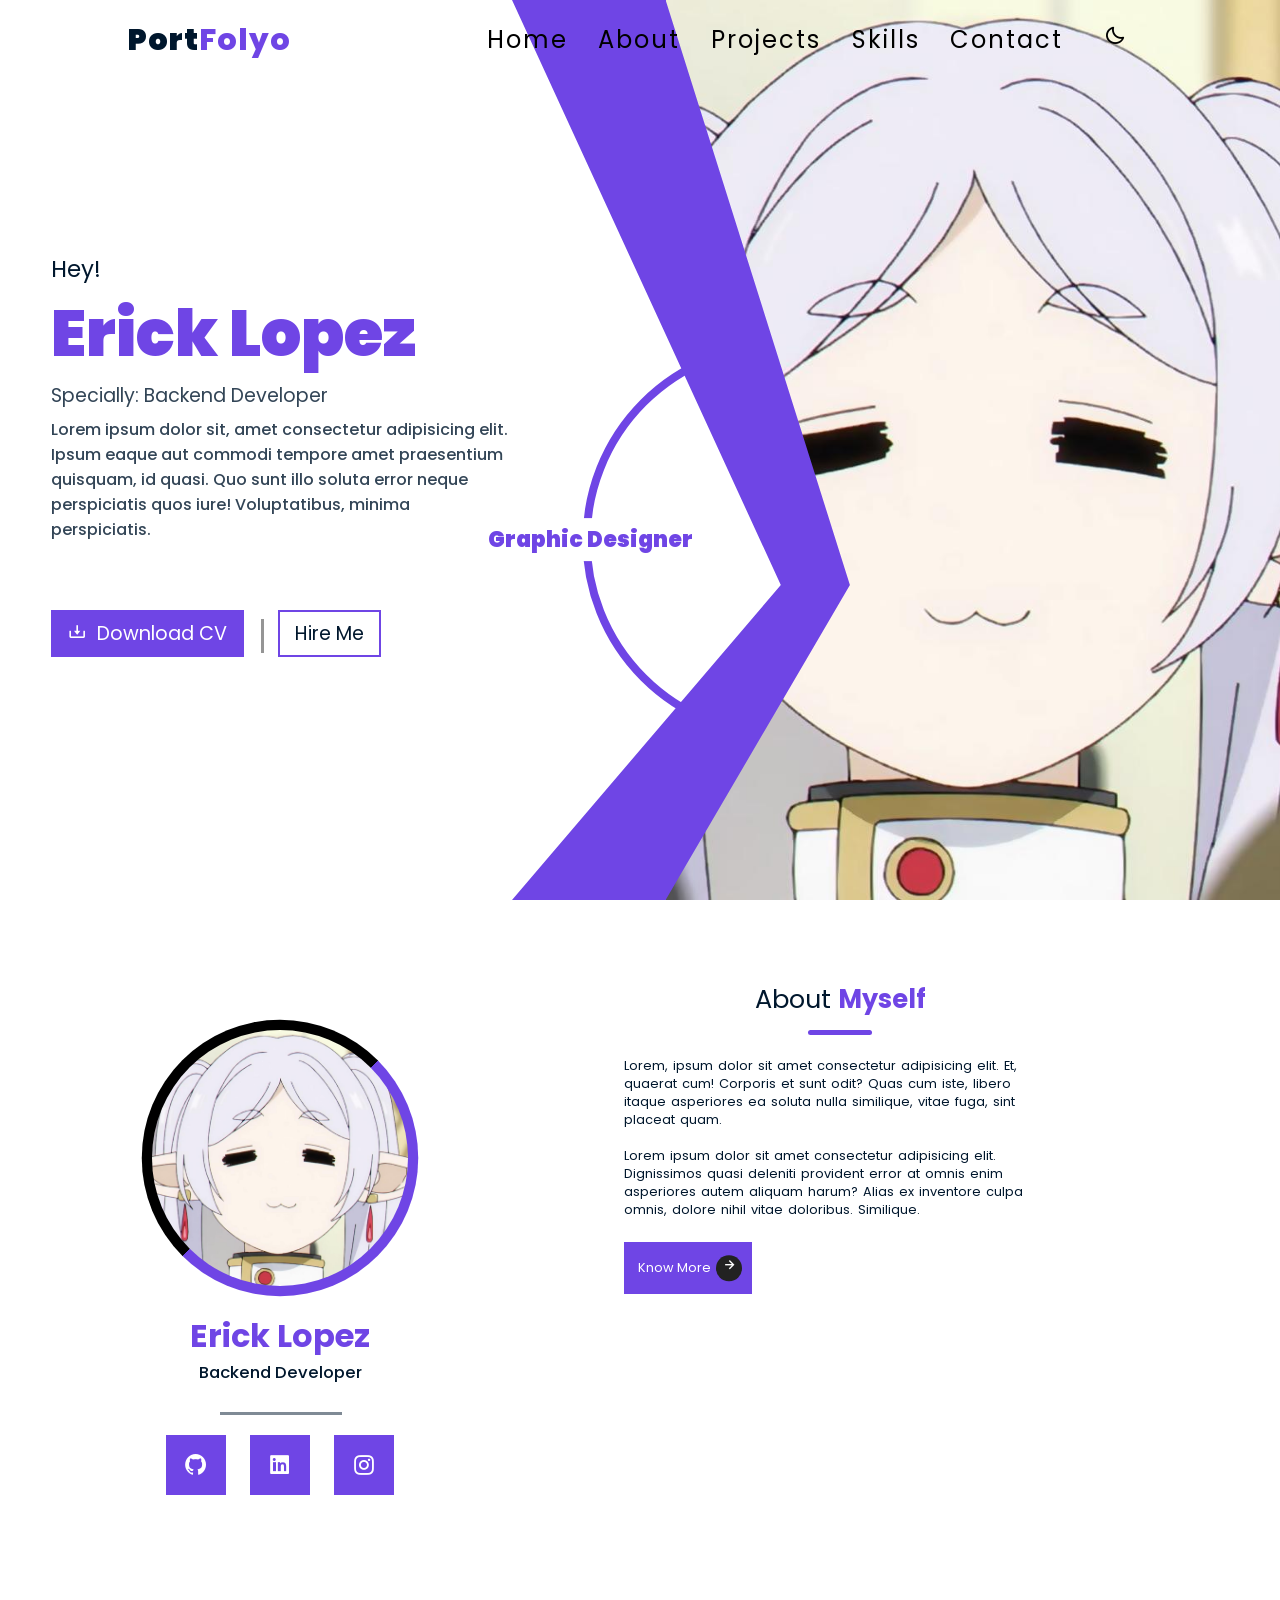
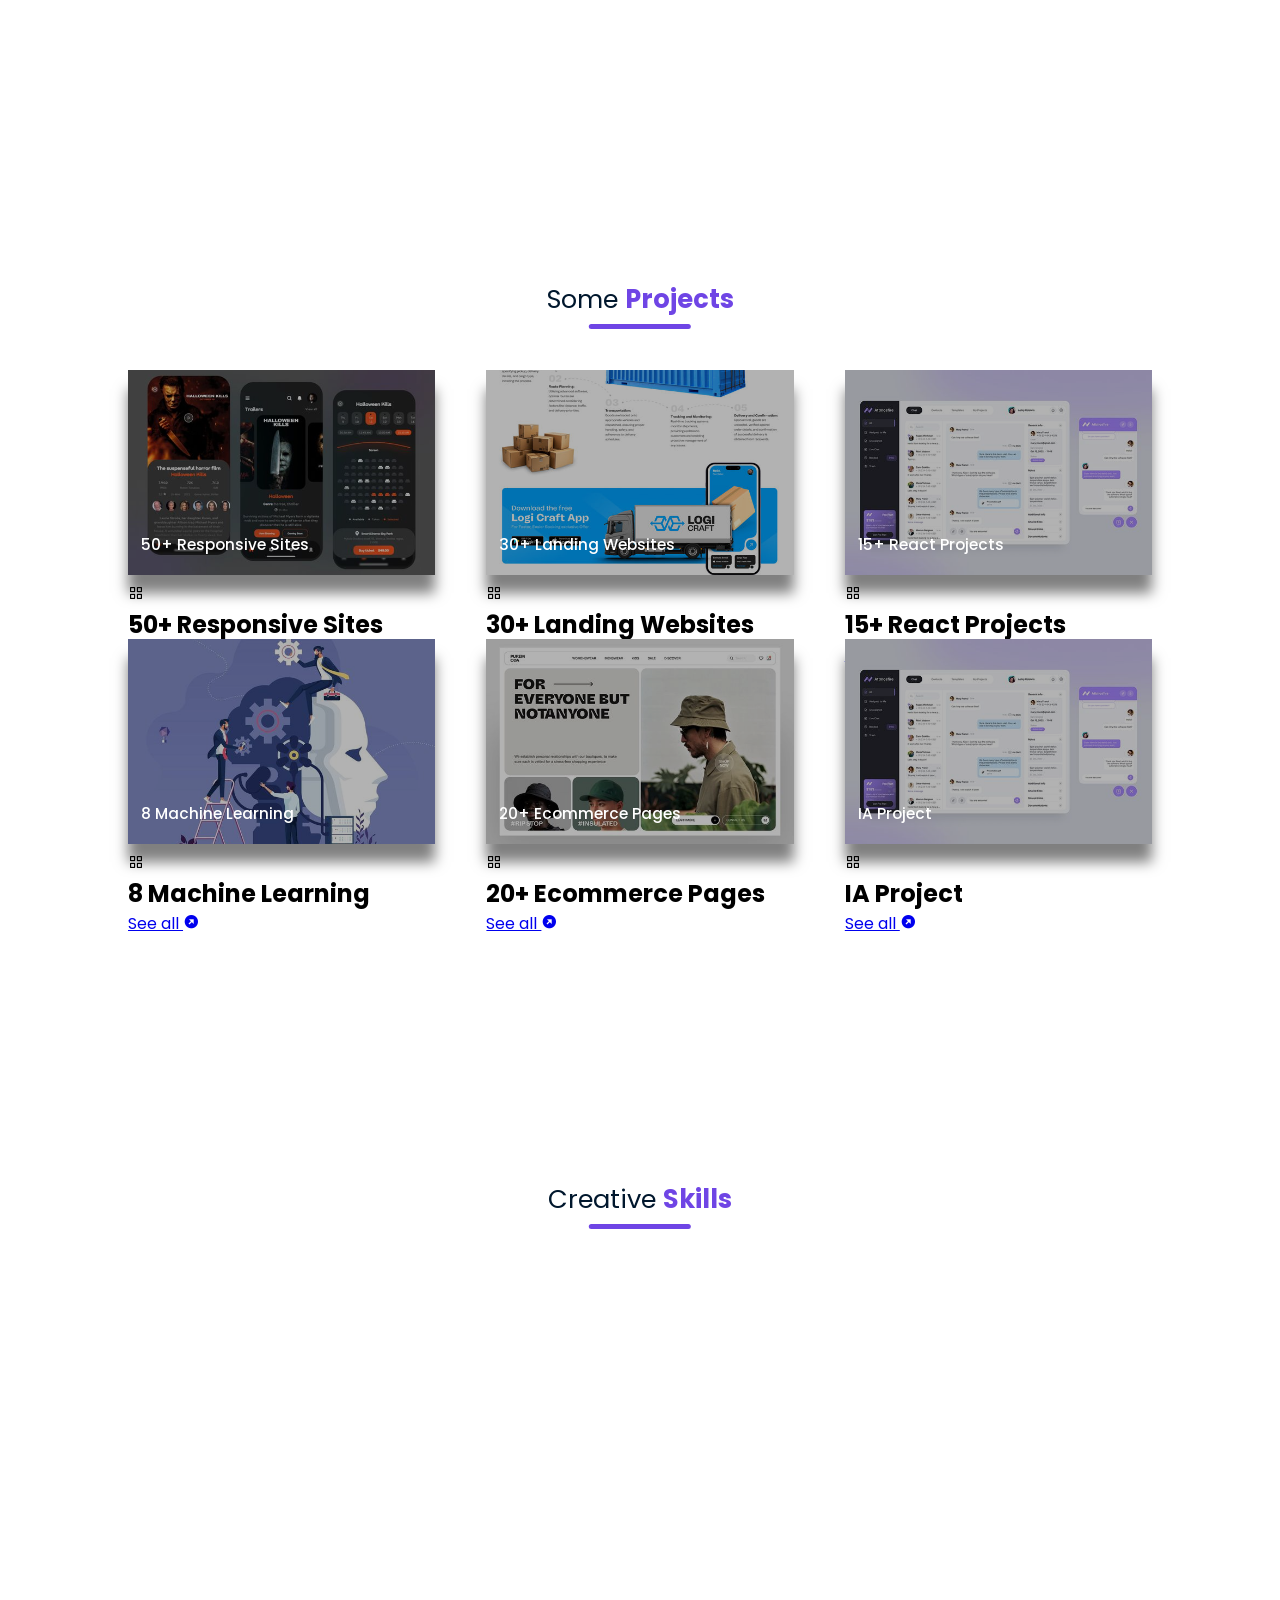
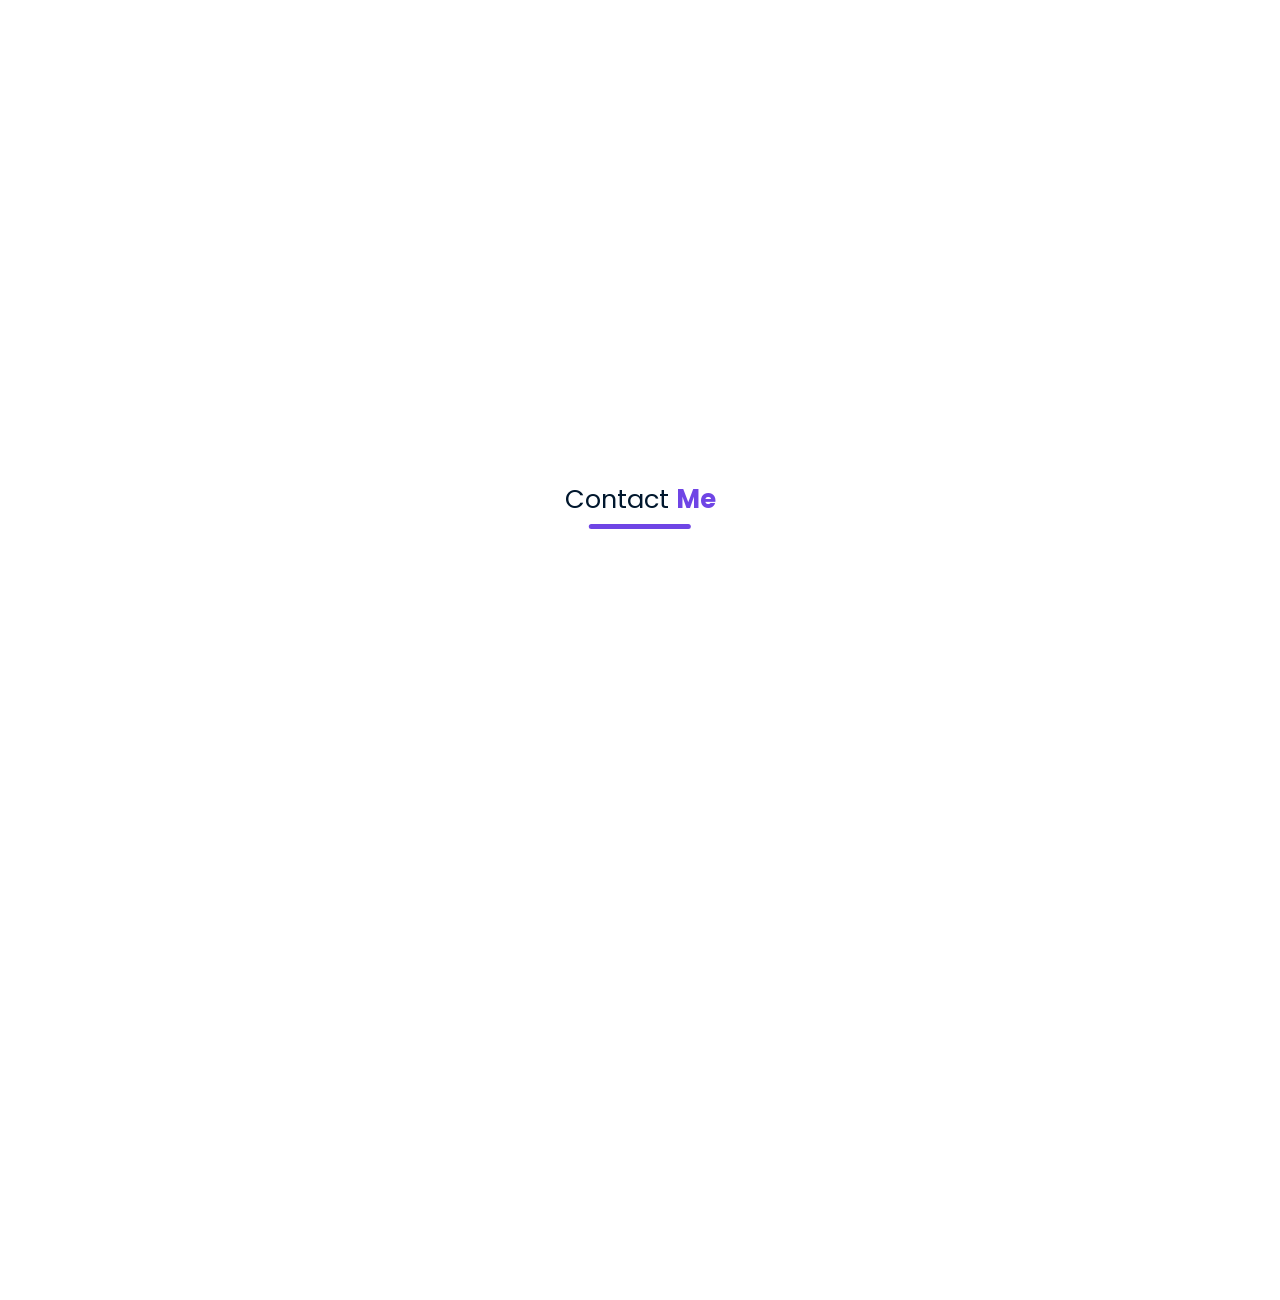
==== portfolio/index.html @ 9f95765e "Adding the portfolyo" ====
<!DOCTYPE html>
<html lang="en">

<head>
    <meta charset="UTF-8">
    <meta name="viewport" content="width=device-width, initial-scale=1.0">
    <link rel="stylesheet" href="https://cdn.jsdelivr.net/npm/boxicons@latest/css/boxicons.min.css">
    <link rel="stylesheet" href="style.css">
    <title>My Portfolio</title>
</head>

<body>
    <div class="container">
        <nav>
            <a href="#" class='logo'>
                <span>Port</span>Folyo
            </a>
            <ul>
                <li>
                    <a href="#Home">Home <br><span>Home</span></a>
                </li>
                <li>
                    <a href="#About">About <br><span>About</span></a>
                </li>
                <li>
                    <a href="#Project">Projects <br><span>Projects</span></a>
                </li>
                <li>
                    <a href="#Skills">Skills <br><span>Skills</span></a>
                </li>
                <li>
                    <a href="#Contact">Contact <br><span>Contact</span></a>
                </li>
            </ul>
            <div class="toggle">
                <i class='bx bx-moon'></i>
                <i class='bx bx-sun'></i>
                <i class='bx bx-menu'></i>
            </div>
        </nav>
        <section class="Home" id="Home">
            <div class="text">
                <div class="textcontainer">
                    <span class="reveal">Hey!</span>
                    <h1 class="reveal">Erick Lopez</h1>
                    <h5 class="reveal">Specially: Backend Developer</h5>
                    <p class="reveal">Lorem ipsum dolor sit, amet consectetur adipisicing elit. Ipsum eaque aut commodi
                        tempore amet praesentium quisquam, id quasi. Quo sunt illo soluta error neque perspiciatis quos
                        iure! Voluptatibus, minima perspiciatis.</p>
                    <a href=".pdf" download target="_blank" class="reveal"><i class='bx bx-download'></i>Download CV</a>
                    <a href="#" class="hireme reveal">Hire Me</a>
                </div>
            </div>
            <div class="profile">
                <div class="featured">
                    <span style="--i:1">Web Developer</span>
                    <span style="--i:2">Programmer</span>
                    <span style="--i:3">Script Writer</span>
                    <span style="--i:4">Graphic Designer</span>
                </div>
                <div class="canvas">
                    <img src="./assets/img/frieren.jpg" alt="user-profile">
                </div>
            </div>
        </section>
        <section class="About page" id="About">
            <div class="userdetails">
                <div class="details">
                    <div class="imgbox reveal">
                        <img src="./assets/img/frieren.jpg" alt="user-profile">
                    </div>
                    <h1 class="reveal">Erick Lopez</h1>
                    <h5 class="reveal">Backend Developer</h5>
                    <div class="socialmedia">
                        <i class='bx bxl-github'></i>
                        <i class='bx bxl-linkedin-square' ></i>
                        <i class='bx bxl-instagram' ></i>
                    </div>
                </div>
                <div class="details">
                    <h2 class="heading">About <span>Myself</span></h2>
                    <p class="reveal">
                        Lorem, ipsum dolor sit amet consectetur adipisicing elit. Et, quaerat cum! Corporis et sunt odit? Quas cum iste, libero itaque asperiores ea soluta nulla similique, vitae fuga, sint placeat quam.
                        <br><br>Lorem ipsum dolor sit amet consectetur adipisicing elit. Dignissimos quasi deleniti provident error at omnis enim asperiores autem aliquam harum? Alias ex inventore culpa omnis, dolore nihil vitae doloribus. Similique.
                    </p>
                    <div class="btn"><a href="#" class="reveal">Know More <i class='bx bx-right-arrow-alt'></i></a></div>
                </div>
            </div>
        </section>

        <section class="Project page" id="Project">
            <h2 class="heading">Some <span>Projects</span></h2>
            <div class="wrapper">
                <div class="boxes reveal">
                    <img src="./assets/img/responsive.jpg" alt="">
                    <h2>50+ Responsive Sites</h2>
                    <div class="hoverbox">
                        <i class='bx bx-grid-alt' ></i>
                        <h1>50+ Responsive Sites</h1>
                        <a href="#">See all <i class='bx bxs-right-top-arrow-circle'></i></a>
                    </div>
                </div>
                <div class="boxes reveal">
                    <img src="./assets/img/landing.jpg" alt="">
                    <h2>30+ Landing Websites</h2>
                    <div class="hoverbox">
                        <i class='bx bx-grid-alt' ></i>
                        <h1>30+ Landing Websites</h1>
                        <a href="#">See all <i class='bx bxs-right-top-arrow-circle'></i></a>
                    </div>
                </div>
                <div class="boxes reveal">
                    <img src="./assets/img/chatbot.jpg" alt="">
                    <h2>15+ React Projects</h2>
                    <div class="hoverbox">
                        <i class='bx bx-grid-alt' ></i>
                        <h1>15+ React Projects</h1>
                        <a href="#">See all <i class='bx bxs-right-top-arrow-circle'></i></a>
                    </div>
                </div>
                <div class="boxes reveal">
                    <img src="./assets/img/machine.jpg" alt="">
                    <h2>8 Machine Learning</h2>
                    <div class="hoverbox">
                        <i class='bx bx-grid-alt' ></i>
                        <h1>8 Machine Learning</h1>
                        <a href="#">See all <i class='bx bxs-right-top-arrow-circle'></i></a>
                    </div>
                </div>
                <div class="boxes reveal">
                    <img src="./assets/img/commerce.jpg" alt="">
                    <h2>20+ Ecommerce Pages</h2>
                    <div class="hoverbox">
                        <i class='bx bx-grid-alt' ></i>
                        <h1>20+ Ecommerce Pages</h1>
                        <a href="#">See all <i class='bx bxs-right-top-arrow-circle'></i></a>
                    </div>
                </div>
                <div class="boxes reveal">
                    <img src="./assets/img/chatbot.jpg" alt="">
                    <h2>IA Project</h2>
                    <div class="hoverbox">
                        <i class='bx bx-grid-alt' ></i>
                        <h1>IA Project</h1>
                        <a href="#">See all <i class='bx bxs-right-top-arrow-circle'></i></a>
                    </div>
                </div>
            </div>
        </section>

        <section class="Skills page" id="Skills">
            <h2 class="heading">Creative <span>Skills</span></h2>
            <div class="wrapper">

            </div>
        </section>
        <section class="Contact page" id="Contact">
            <h2 class="heading">Contact <span>Me</span></h2>
            <div class="wrapper">

            </div>
        </section>


    </div>

    <script src="app.js" />
</body>

</html>
---- portfolio/style.css ----
@import url('https://fonts.googleapis.com/css2?family=Poppins:ital,wght@0,100;0,200;0,300;0,400;0,500;0,600;0,700;0,800;0,900;1,100;1,200;1,300;1,400;1,500;1,600;1,700;1,800;1,900&display=swap');

* {
    padding: 0px;
    margin: 0px;
    box-sizing: border-box;
    font-family: "Poppins";
    scroll-behavior: smooth;
}

:root{
    --primary: #6f45e5;
    --light: #fff;
    --dark: #00172d;
    --rgba: rgba(0,0,0,0.2)
}

.container{
    position: relative;
    overflow: hidden;
    background-color: var(--light)
}

nav{
    position: fixed;
    display: flex;
    justify-content:space-between;
    width: 100%; 
    padding: 0 10vw;
    height: 80px;
    line-height: 80px;
    z-index: 11111;
    transition: 0.3s ease;
}

nav .logo{
    font-size: 30px;
    font-weight: 800;
    color: var(--primary);
    letter-spacing: 1px;
    text-decoration: none
}

.logo span{
    font-weight:900;
    color: var(--dark);
}

nav ul{
    position: relative;
    display: flex;
    justify-content: end; 
    width: 100%; 
}

ul li{
    position: relative;
    list-style: none;
    overflow: hidden;
}

ul li a{
    display: block; 
    font-size: 1.5em;
    font-weight: 400;
    padding: 0 1.2vw;
    color: #000;
    letter-spacing: 2px;
    text-decoration: none;
    transition: 0.3s ease;
}

ul li a:hover{
    transform: translateY(-80px)
}

ul li::before{
    position: absolute;
    content: '';
    height: 3px;
    width: 0;
    bottom: 0;
    right: 0;
    background: var(--dark);
    transition: 0.3s 0.2s ease; /*ojito aqui*/
}

ul li:hover::before{
    width: 100%; 
    left :0;
}

.toggle{
    cursor:pointer;
    color: #000;
    margin: 0 2vw;
}

.toggle i{
    font-size: 1.7vw;
}

.toggle .bx-sun, .bx-menu{
    display: none;
}

/*Style sticky navbar*/
nav.active{
    background: var(--dark);
    height: 60px;
    line-height: 60px; 
}

nav.active .logo span{
    color: var(--light);
}

nav.active ul li a{
    color: var(--light);
}

nav.active ul li a:hover{
    transform: translateY(-60px);
}

nav.active ul li:hover::before{
    background: var(--light);
}

nav.active .toggle i.bx{
    color: var(--light);
}



/*Style Home Section*/

.Home{
    min-height: 100vh;
    display:grid;
    grid-template-columns: repeat(2,40% 60%);
    overflow: hidden;
}

.text{
    display:grid;
    place-items:center;
}

.textcontainer{
    margin-left: 4vw;
    position: relative;
}

.textcontainer span{
    color: var(--dark);
    font-size: 1.8vw;
}

.textcontainer h1{
    font-size: 5vw;
    font-weight: 900;
    text-wrap: nowrap;
    color: var(--primary);
}

.textcontainer h5{
    color: var(--dark);
    font-weight: 400;
    font-size: 1.5vw; 
    opacity: 0.8;
}

.textcontainer p{
    font-weight: 500;
    opacity: 0.8;
    margin-bottom: 6vw;
    margin-top: 0.5vw;
    color: var(--dark);
}

.textcontainer a{
    position: relative;
    text-decoration: none;
    font-size: 1.5vw;
    color: #fff;
    background-color: var(--primary);
    border: 2px solid var(--primary);
    padding: 8px 15px;
    transition: 0.3s ease;
}

.textcontainer a::before{
    position: absolute;
    content: '';
    height: 80%;
    width: 3px;
    right: -22px;
    background: #585858a1
}

.textcontainer a:last-child::before{
    display: none
}

.textcontainer a .bx{
    margin-right: 10px;
}

.textcontainer a:hover{
    color: var(--dark);
    background: transparent;
}

.textcontainer a.hireme{
    margin-left: 30px;
    color: var(--dark);
    background: var(--light);
    border: 2px solid var(--primary)
}

.textcontainer a.hireme:hover{
    color: #fff;
    background: var(--primary);

}

/*Second Part of Grid*/
.profile{
    position: relative; 
}

.featured{
    position: absolute;
    background: transparent; 
    height: 31vw;
    width: 31vw;
    border: 8px solid var(--primary); 
    border-radius: 50%;
    top: 60%;
    left:35%; 
    transform: translate(-50%, -50%);
    transform-origin: 0 0; /*ojito*/
    animation: rotation 12s ease-in infinite;
} 

@keyframes rotation{
    0%,20%{
        rotate: 0deg;
    }
    25%,40%{
        rotate: 90deg; 
    }
    45%,60%{
        rotate: 180deg;
    }
    65%,80%{
        rotate:270deg;
    }
    85%,100%{
        rotate:360deg
    }
}

.featured span{
    position: absolute;
    font-size: 1.7vw;
    font-weight: 900;
    color: var(--primary);
    width: 28vw;
    padding: 5px 0;
    text-align: center;
    text-wrap: nowrap;
    background: linear-gradient(to right, transparent 40%, var(--light) 40%);
    left: 0;
    top:50%;
    transform-origin: right;
    transform: translate(-50%,-50%) rotate(calc(90deg * var(--i)))
}

.canvas{
    position: absolute;
    background: var(--primary);
    height: 100%;
    width: 100%;
    overflow: hidden;
    clip-path: polygon(0% 0%,100% 0,100% 100%,0% 100%, 35% 65%); 
}

.canvas img{
    position: relative; 
    height: inherit;
    width: 80%;
    left: 20%;
    object-fit: cover;
    clip-path: polygon(0% 0%,100% 0,100% 100%,0% 100%, 30% 65%); 
}

/*Style About Page*/

.page{
    height: 100vh;
    width: 100%;
    position: relative;
}

.page .heading{
    position: relative;
    font-size: 2vw;
    font-weight: 400;
    color: var(--dark);
    text-align: center;
    padding-top: 80px;  
}

.page .heading span{
    color: var(--primary);
    font-weight: 700;
}

.page .heading::after{
    position: absolute;
    content: '';
    height: 5px;
    width: 8%;
    background: var(--primary);
    bottom: -10px;
    left: 50%;
    transform: translateX(-50%);
    border-radius: 50px;
}

/*style about section*/
.userdetails{
    width: 100%;
    display: grid;
    grid-template-columns: 1fr 1.8fr;
    padding: 80px;
}

.details{
    display:flex;
    align-items:center;
    flex-direction: column;
}

.details .imgbox{
    position: relative;
    margin-top: 50px;
    height: 20vw;
    width: 20vw;
}

.details .imgbox img{
    position: relative;
    height: inherit ;
    width: inherit;
    object-fit: cover;
    border-radius: 50%;
}

.details .imgbox::before{
    position: absolute;
    content: '';
    height: inherit;
    width: inherit;
    border-radius: 50%;
    z-index: 0;
    scale: 1.08;
    background: linear-gradient(to top left, var(--primary) 50%, #000 50%);
}

.details h1{
    color: var(--primary);
    font-size: 2.5vw;
    margin-top: 2vw;
}

.details h5{
    position: relative;
    color: var(--dark);
    font-size: 1.3vw;
    font-weight: 500;
}

.details h5::before{
    position: absolute;
    content: '';
    width: 75%;
    height: 3px;
    background: var(--dark);
    left: 13%;
    bottom: -30px;
    opacity: 0.5;
}

.socialmedia{
    position: relative;
    top: 50px;
}

.socialmedia .bx{
    color: #fff;
    font-size: 2vw;
    height: 60px;
    width: 60px;
    line-height: 60px;
    background: var(--primary);
    text-align: center;
    margin: 0 10px;
    display: inline-block;
    transition: 0.2s ease;
}

.socialmedia .bx:hover{
    color: var(--primary);
    background: var(--dark);
    cursor:pointer;
}

.details .heading{
    padding-top: 0;
}

.details .heading::after{
    width: 5vw;
    margin-bottom: -0.5vw;
}

.details p{
    font-size: 1vw;
    word-spacing: 2px;
    max-width: 60%;
    margin-top: 3vw;
    color: var(--dark);
}

.details .btn{
    width: 60%;
    margin-top: 1.8vw;
}

.details .btn a{
    position: relative;
    display: inline-block;
    color:#fff;
    font-size: 1vw;
    text-align: center;
    text-wrap: nowrap;
    text-decoration: none;
    height: 4vw ;
    width: 10vw;
    line-height: 4vw;
    background: var(--primary);
    overflow: hidden;
    z-index:1
}

.details .btn a i{
    font-size: 1.3vw;
    margin-left: 0.5vw;
}

.details .btn a::before{
    position: absolute;
    content: '';
    height: 2vw ;
    width: 2vw;
    background: #222;
    top: 50%;
    right: 0.8vw;
    transform: translate(0,-50%);
    border-radius: 50%;
    transition: 0.2s ease-in-out;
    z-index:-1;
}

.details .btn a:hover:before{
    height: 10vw;
    width: 10vw;
    right: -1vw;
}

/*Style Project Section*/
.Project .wrapper{
    position: relative;
    display: grid;
    min-height: 100vh;
    grid-template-columns: repeat(3,24vw);
    grid-template-rows: repeat(2,16vw);
    gap: 5vw 4vw;
    justify-content: center;
    margin-top: 4vw;
}

.Project .wrapper .boxes{
    position: relative;
    width: 100%;
    height: 100%;
    box-shadow: 0 1.5vw 1vw rgba(0,0,0,0.5);
}

.Project .wrapper .boxes img{
    position: relative ;
    height: inherit;
    width: inherit;
    object-fit: cover;
    filter: brightness(70%);
}

.boxes h2{ 
    z-index:1;
    position: absolute;
    color: #fff;
    font-weight:500;
    font-size: 1.2vw;
    bottom:1.5vw;
    left: 1vw;
    border-left: 0.3s solid #fff;
    border-radius: 50px/30px;
}
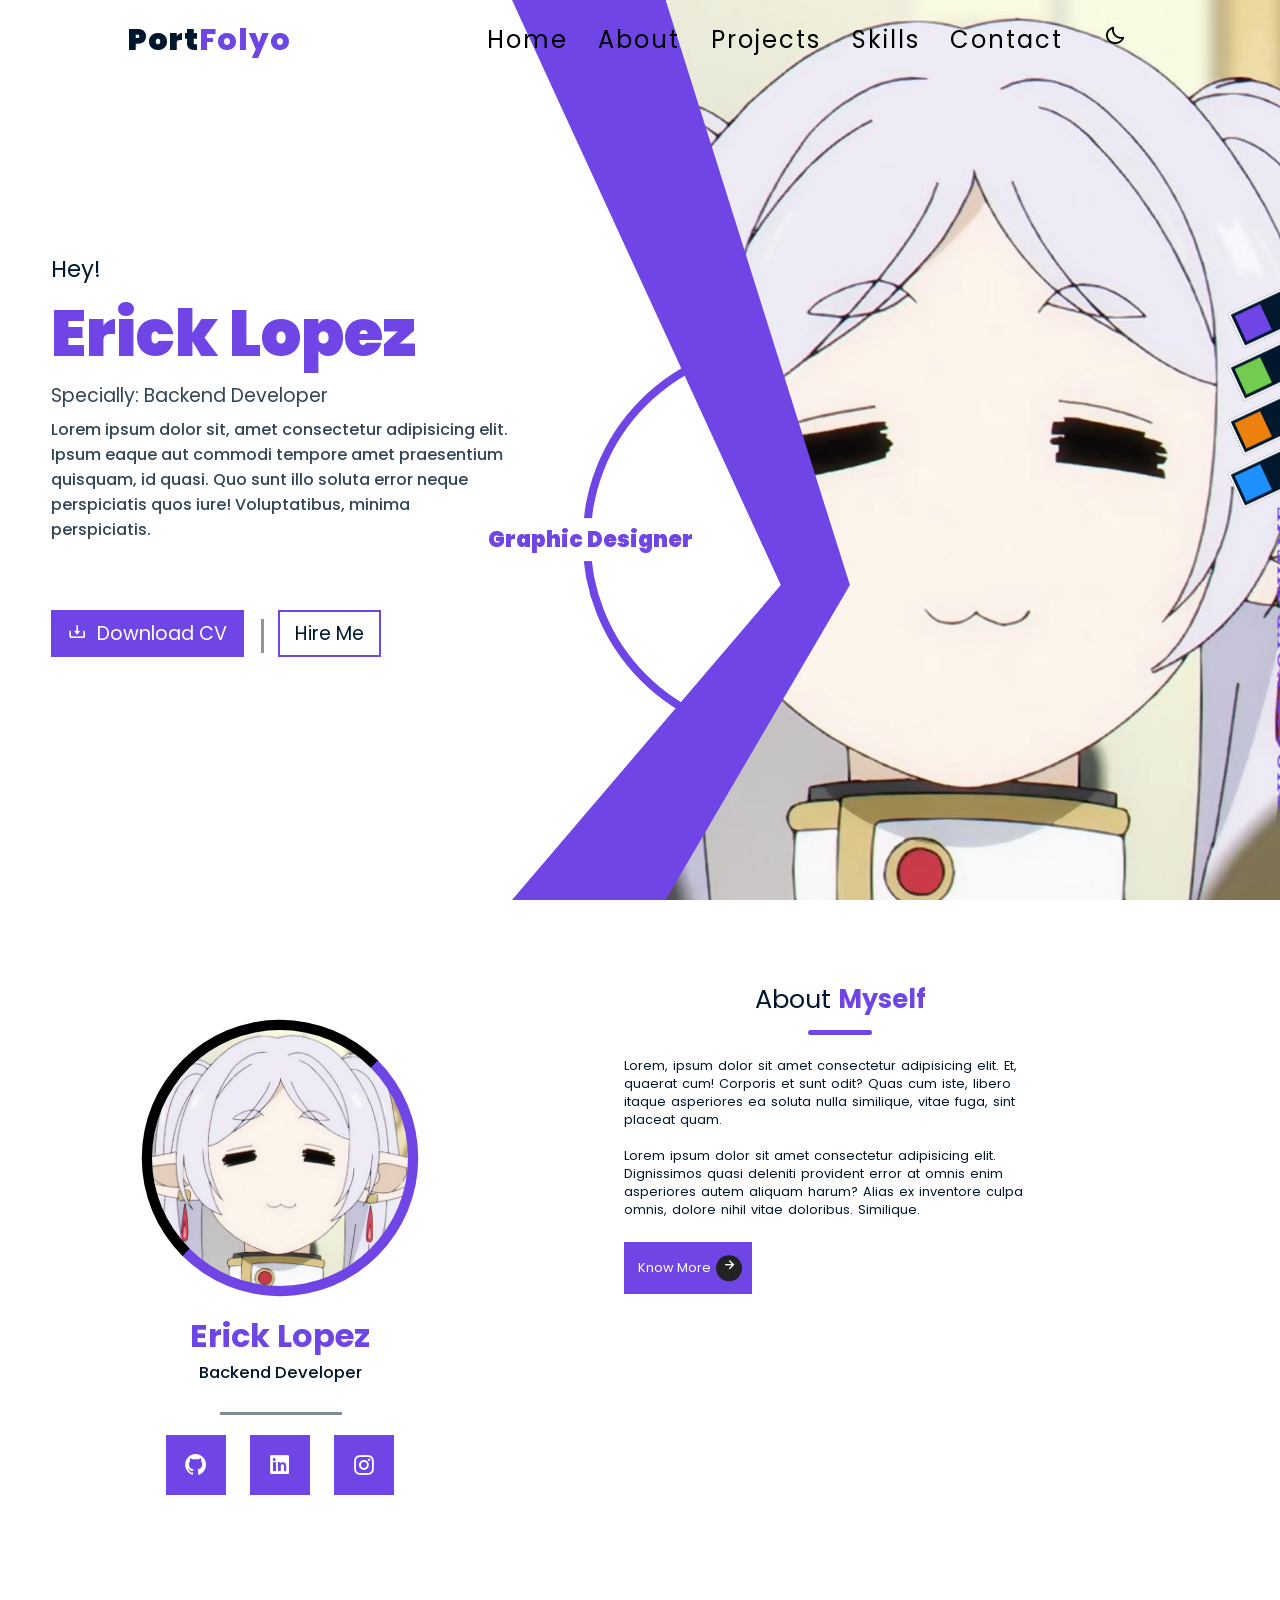
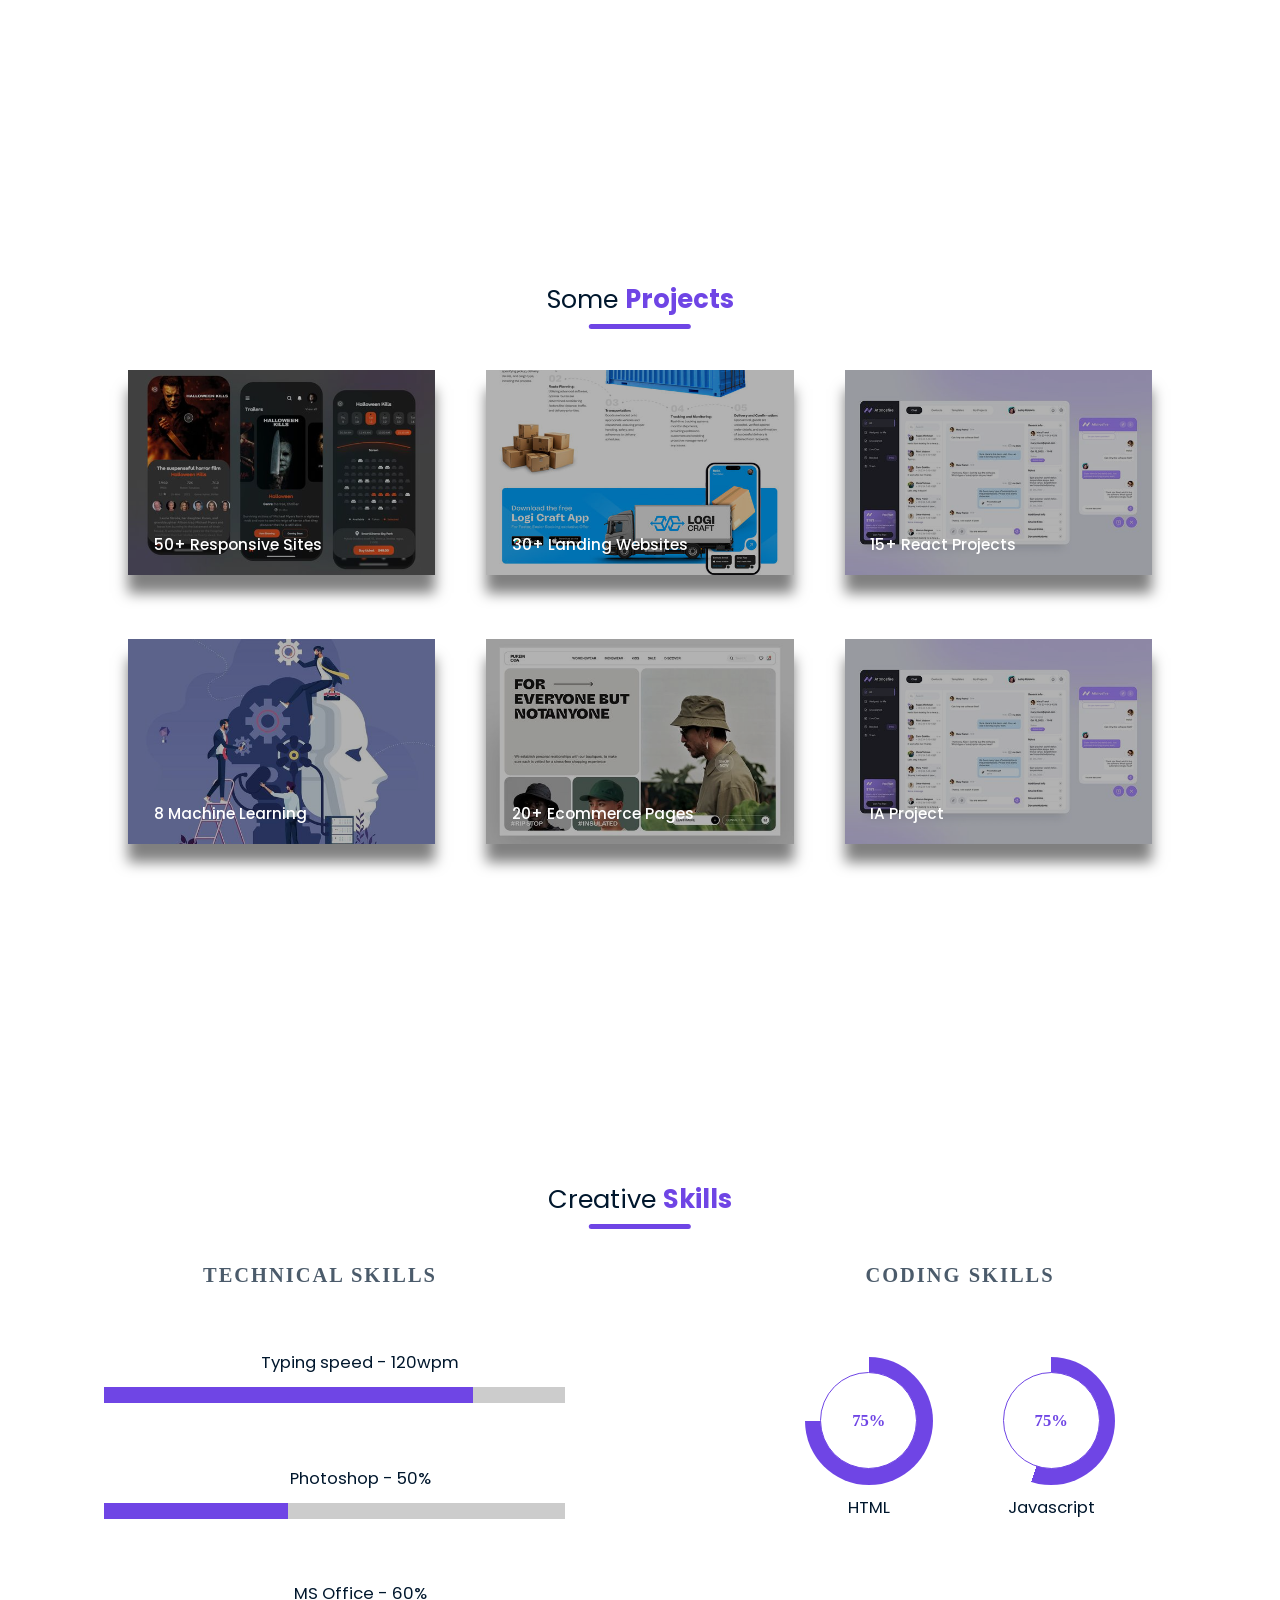
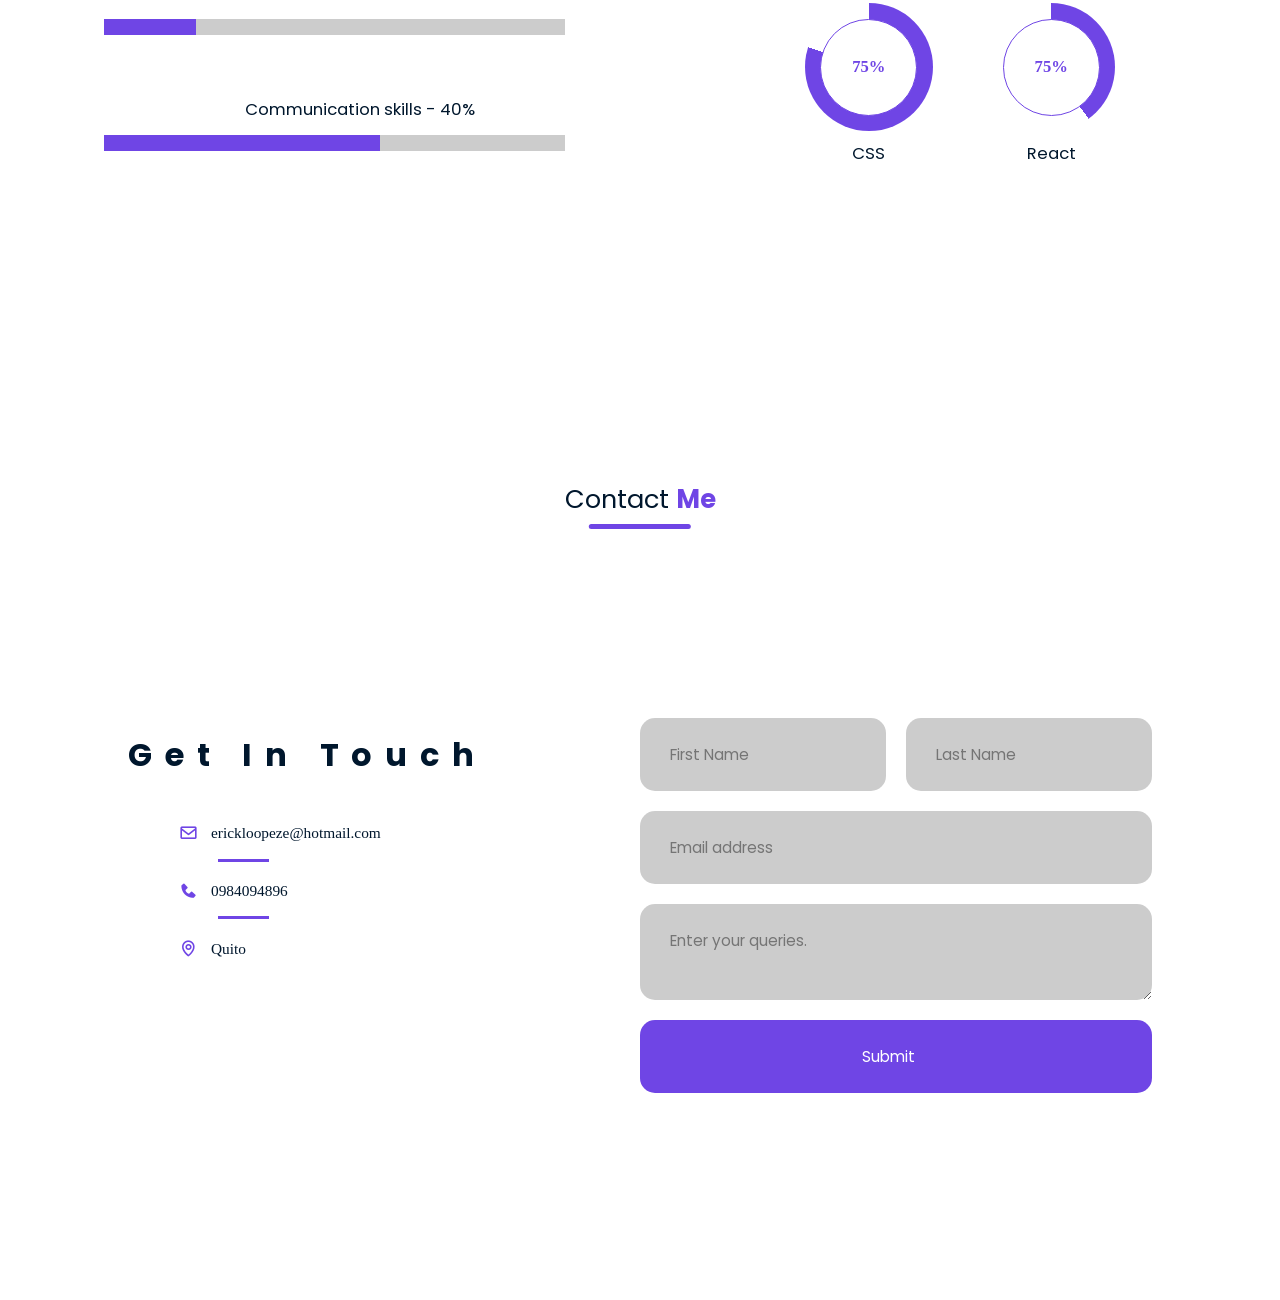
==== commit c4953af8: "Adding the portfolio" ====
--- a/portfolio/index.html
+++ b/portfolio/index.html
@@ -17,25 +17,25 @@
             </a>
             <ul>
                 <li>
-                    <a href="#Home">Home <br><span>Home</span></a>
-                </li>
-                <li>
-                    <a href="#About">About <br><span>About</span></a>
-                </li>
-                <li>
-                    <a href="#Project">Projects <br><span>Projects</span></a>
-                </li>
-                <li>
-                    <a href="#Skills">Skills <br><span>Skills</span></a>
-                </li>
-                <li>
-                    <a href="#Contact">Contact <br><span>Contact</span></a>
+                    <a href="#Home" onclick="listItems();">Home <br><span>Home</span></a>
+                </li>
+                <li>
+                    <a href="#About" onclick="listItems();">About <br><span>About</span></a>
+                </li>
+                <li>
+                    <a href="#Project" onclick="listItems();">Projects <br><span>Projects</span></a>
+                </li>
+                <li>
+                    <a href="#Skills" onclick="listItems();">Skills <br><span>Skills</span></a>
+                </li>
+                <li>
+                    <a href="#Contact" onclick="listItems();">Contact <br><span>Contact</span></a>
                 </li>
             </ul>
             <div class="toggle">
                 <i class='bx bx-moon'></i>
                 <i class='bx bx-sun'></i>
-                <i class='bx bx-menu'></i>
+                <i class='bx bx-menu' onclick="listItems();"></i>
             </div>
         </nav>
         <section class="Home" id="Home">
@@ -73,17 +73,22 @@
                     <h5 class="reveal">Backend Developer</h5>
                     <div class="socialmedia">
                         <i class='bx bxl-github'></i>
-                        <i class='bx bxl-linkedin-square' ></i>
-                        <i class='bx bxl-instagram' ></i>
+                        <i class='bx bxl-linkedin-square'></i>
+                        <i class='bx bxl-instagram'></i>
                     </div>
                 </div>
                 <div class="details">
                     <h2 class="heading">About <span>Myself</span></h2>
                     <p class="reveal">
-                        Lorem, ipsum dolor sit amet consectetur adipisicing elit. Et, quaerat cum! Corporis et sunt odit? Quas cum iste, libero itaque asperiores ea soluta nulla similique, vitae fuga, sint placeat quam.
-                        <br><br>Lorem ipsum dolor sit amet consectetur adipisicing elit. Dignissimos quasi deleniti provident error at omnis enim asperiores autem aliquam harum? Alias ex inventore culpa omnis, dolore nihil vitae doloribus. Similique.
+                        Lorem, ipsum dolor sit amet consectetur adipisicing elit. Et, quaerat cum! Corporis et sunt
+                        odit? Quas cum iste, libero itaque asperiores ea soluta nulla similique, vitae fuga, sint
+                        placeat quam.
+                        <br><br>Lorem ipsum dolor sit amet consectetur adipisicing elit. Dignissimos quasi deleniti
+                        provident error at omnis enim asperiores autem aliquam harum? Alias ex inventore culpa omnis,
+                        dolore nihil vitae doloribus. Similique.
                     </p>
-                    <div class="btn"><a href="#" class="reveal">Know More <i class='bx bx-right-arrow-alt'></i></a></div>
+                    <div class="btn"><a href="#" class="reveal">Know More <i class='bx bx-right-arrow-alt'></i></a>
+                    </div>
                 </div>
             </div>
         </section>
@@ -95,7 +100,7 @@
                     <img src="./assets/img/responsive.jpg" alt="">
                     <h2>50+ Responsive Sites</h2>
                     <div class="hoverbox">
-                        <i class='bx bx-grid-alt' ></i>
+                        <i class='bx bx-grid-alt'></i>
                         <h1>50+ Responsive Sites</h1>
                         <a href="#">See all <i class='bx bxs-right-top-arrow-circle'></i></a>
                     </div>
@@ -104,7 +109,7 @@
                     <img src="./assets/img/landing.jpg" alt="">
                     <h2>30+ Landing Websites</h2>
                     <div class="hoverbox">
-                        <i class='bx bx-grid-alt' ></i>
+                        <i class='bx bx-grid-alt'></i>
                         <h1>30+ Landing Websites</h1>
                         <a href="#">See all <i class='bx bxs-right-top-arrow-circle'></i></a>
                     </div>
@@ -113,7 +118,7 @@
                     <img src="./assets/img/chatbot.jpg" alt="">
                     <h2>15+ React Projects</h2>
                     <div class="hoverbox">
-                        <i class='bx bx-grid-alt' ></i>
+                        <i class='bx bx-grid-alt'></i>
                         <h1>15+ React Projects</h1>
                         <a href="#">See all <i class='bx bxs-right-top-arrow-circle'></i></a>
                     </div>
@@ -122,7 +127,7 @@
                     <img src="./assets/img/machine.jpg" alt="">
                     <h2>8 Machine Learning</h2>
                     <div class="hoverbox">
-                        <i class='bx bx-grid-alt' ></i>
+                        <i class='bx bx-grid-alt'></i>
                         <h1>8 Machine Learning</h1>
                         <a href="#">See all <i class='bx bxs-right-top-arrow-circle'></i></a>
                     </div>
@@ -131,7 +136,7 @@
                     <img src="./assets/img/commerce.jpg" alt="">
                     <h2>20+ Ecommerce Pages</h2>
                     <div class="hoverbox">
-                        <i class='bx bx-grid-alt' ></i>
+                        <i class='bx bx-grid-alt'></i>
                         <h1>20+ Ecommerce Pages</h1>
                         <a href="#">See all <i class='bx bxs-right-top-arrow-circle'></i></a>
                     </div>
@@ -140,7 +145,7 @@
                     <img src="./assets/img/chatbot.jpg" alt="">
                     <h2>IA Project</h2>
                     <div class="hoverbox">
-                        <i class='bx bx-grid-alt' ></i>
+                        <i class='bx bx-grid-alt'></i>
                         <h1>IA Project</h1>
                         <a href="#">See all <i class='bx bxs-right-top-arrow-circle'></i></a>
                     </div>
@@ -151,19 +156,102 @@
         <section class="Skills page" id="Skills">
             <h2 class="heading">Creative <span>Skills</span></h2>
             <div class="wrapper">
-
+                <div class="technicalskills">
+                    <h2 class="reveal">Technical Skills</h2>
+                    <div class="skillbox">
+                        <div class="reveal">
+                            <p class="text">Typing speed - 120wpm</p>
+                            <span></span>
+                        </div>
+                        <div class="reveal">
+                            <p class="text">Photoshop - 50% </p>
+                            <span></span>
+                        </div>
+                        <div class="reveal">
+                            <p class="text">MS Office - 60%</p>
+                            <span></span>
+                        </div>
+                        <div class="reveal">
+                            <p class="text">Communication skills - 40%</p>
+                            <span></span>
+                        </div>
+                    </div>
+                </div>
+
+                <div class="codingskills">
+                    <h2 class="reveal">Coding Skills</h2>
+                    <div class="skillbox">
+                        <div class="reveal">
+                            <span>75%</span>
+                            <p class="text">HTML</p>
+                        </div>
+                        <div class="reveal">
+                            <span>75%</span>
+                            <p class="text">Javascript</p>
+                        </div>
+                        <div class="reveal">
+                            <span>75%</span>
+                            <p class="text">CSS</p>
+                        </div>
+                        <div class="reveal">
+                            <span>75%</span>
+                            <p class="text">React</p>
+                        </div>
+                    </div>
+                </div>
             </div>
         </section>
         <section class="Contact page" id="Contact">
             <h2 class="heading">Contact <span>Me</span></h2>
             <div class="wrapper">
-
-            </div>
-        </section>
-
-
+                <div class="contactinfo">
+                    <h1 class="reveal">Get in touch</h1>
+                    <div class="textinfo reveal">
+                        <i class='bx bx-envelope'></i>
+                        <p>erickloopeze@hotmail.com</p>
+                    </div>
+                    <div class="textinfo reveal">
+                        <i class='bx bxs-phone' ></i>
+                        <p>0984094896</p>
+                    </div>
+                    <div class="textinfo reveal">
+                        <i class='bx bx-map' ></i>
+                        <p>Quito</p>
+                    </div>
+
+                </div>
+                <div class="contactinfo form">
+                    <form action="#" class="reveal">
+                        <div class="entrybox usernames">
+                            <input type="text" placeholder="First Name" required>
+                            <input type="text" placeholder="Last Name" required>
+                        </div>
+                        <div class="entrybox usernames">
+                            <input type="email" placeholder="Email address" required>
+                        </div>
+                        <div class="entrybox usernames">
+                            <textarea type="text" placeholder="Enter your queries." required></textarea>
+                        </div>
+                        <button class="submit">Submit<i class='bx bx-send' ></i></button>
+                    </form>
+
+                </div>
+
+            </div>
+        </section>
+
+        <div class="scrolltop">
+            <a href="#Home"><i class='bx bx-up-arrow-alt' ></i></a>
+        </div>
+
+        <div class="theme-colors">
+            <span class="colorpicker"></span>
+            <span class="colorpicker"></span>
+            <span class="colorpicker"></span>
+            <span class="colorpicker"></span>
+            <h2>Choose your theme <i class='bx bx-right-arrow-alt' ></i></h2>
+        </div>
     </div>
-
     <script src="app.js" />
 </body>
 
--- a/portfolio/style.css
+++ b/portfolio/style.css
@@ -8,24 +8,29 @@
     scroll-behavior: smooth;
 }
 
-:root{
+:root {
     --primary: #6f45e5;
     --light: #fff;
     --dark: #00172d;
-    --rgba: rgba(0,0,0,0.2)
-}
-
-.container{
+    --rgba: rgba(0, 0, 0, 0.2)
+}
+
+.darkmode {
+    --light: #00172d;
+    --dark: #fff --rgba: rgba(254, 254, 254, 0.9)
+}
+
+.container {
     position: relative;
     overflow: hidden;
     background-color: var(--light)
 }
 
-nav{
+nav {
     position: fixed;
     display: flex;
-    justify-content:space-between;
-    width: 100%; 
+    justify-content: space-between;
+    width: 100%;
     padding: 0 10vw;
     height: 80px;
     line-height: 80px;
@@ -33,7 +38,7 @@
     transition: 0.3s ease;
 }
 
-nav .logo{
+nav .logo {
     font-size: 30px;
     font-weight: 800;
     color: var(--primary);
@@ -41,26 +46,26 @@
     text-decoration: none
 }
 
-.logo span{
-    font-weight:900;
-    color: var(--dark);
-}
-
-nav ul{
+.logo span {
+    font-weight: 900;
+    color: var(--dark);
+}
+
+nav ul {
     position: relative;
     display: flex;
-    justify-content: end; 
-    width: 100%; 
-}
-
-ul li{
+    justify-content: end;
+    width: 100%;
+}
+
+ul li {
     position: relative;
     list-style: none;
     overflow: hidden;
 }
 
-ul li a{
-    display: block; 
+ul li a {
+    display: block;
     font-size: 1.5em;
     font-weight: 400;
     padding: 0 1.2vw;
@@ -70,11 +75,11 @@
     transition: 0.3s ease;
 }
 
-ul li a:hover{
+ul li a:hover {
     transform: translateY(-80px)
 }
 
-ul li::before{
+ul li::before {
     position: absolute;
     content: '';
     height: 3px;
@@ -82,52 +87,54 @@
     bottom: 0;
     right: 0;
     background: var(--dark);
-    transition: 0.3s 0.2s ease; /*ojito aqui*/
-}
-
-ul li:hover::before{
-    width: 100%; 
-    left :0;
-}
-
-.toggle{
-    cursor:pointer;
+    transition: 0.3s 0.2s ease;
+    /*ojito aqui*/
+}
+
+ul li:hover::before {
+    width: 100%;
+    left: 0;
+}
+
+.toggle {
+    cursor: pointer;
     color: #000;
     margin: 0 2vw;
 }
 
-.toggle i{
+.toggle i {
     font-size: 1.7vw;
 }
 
-.toggle .bx-sun, .bx-menu{
+.toggle .bx-sun,
+.bx-menu {
     display: none;
 }
 
 /*Style sticky navbar*/
-nav.active{
+nav.active {
     background: var(--dark);
     height: 60px;
-    line-height: 60px; 
-}
-
-nav.active .logo span{
+    line-height: 60px;
+}
+
+nav.active .logo span {
     color: var(--light);
 }
 
-nav.active ul li a{
+nav.active ul li a {
     color: var(--light);
 }
 
-nav.active ul li a:hover{
+nav.active ul li a:hover {
     transform: translateY(-60px);
 }
 
-nav.active ul li:hover::before{
+nav.active ul li:hover::before {
     background: var(--light);
 }
 
-nav.active .toggle i.bx{
+nav.active .toggle i.bx {
     color: var(--light);
 }
 
@@ -135,43 +142,43 @@
 
 /*Style Home Section*/
 
-.Home{
+.Home {
     min-height: 100vh;
-    display:grid;
-    grid-template-columns: repeat(2,40% 60%);
+    display: grid;
+    grid-template-columns: repeat(2, 40% 60%);
     overflow: hidden;
 }
 
-.text{
-    display:grid;
-    place-items:center;
-}
-
-.textcontainer{
+.text {
+    display: grid;
+    place-items: center;
+}
+
+.textcontainer {
     margin-left: 4vw;
     position: relative;
 }
 
-.textcontainer span{
+.textcontainer span {
     color: var(--dark);
     font-size: 1.8vw;
 }
 
-.textcontainer h1{
+.textcontainer h1 {
     font-size: 5vw;
     font-weight: 900;
     text-wrap: nowrap;
     color: var(--primary);
 }
 
-.textcontainer h5{
+.textcontainer h5 {
     color: var(--dark);
     font-weight: 400;
-    font-size: 1.5vw; 
+    font-size: 1.5vw;
     opacity: 0.8;
 }
 
-.textcontainer p{
+.textcontainer p {
     font-weight: 500;
     opacity: 0.8;
     margin-bottom: 6vw;
@@ -179,7 +186,7 @@
     color: var(--dark);
 }
 
-.textcontainer a{
+.textcontainer a {
     position: relative;
     text-decoration: none;
     font-size: 1.5vw;
@@ -190,7 +197,7 @@
     transition: 0.3s ease;
 }
 
-.textcontainer a::before{
+.textcontainer a::before {
     position: absolute;
     content: '';
     height: 80%;
@@ -199,70 +206,81 @@
     background: #585858a1
 }
 
-.textcontainer a:last-child::before{
+.textcontainer a:last-child::before {
     display: none
 }
 
-.textcontainer a .bx{
+.textcontainer a .bx {
     margin-right: 10px;
 }
 
-.textcontainer a:hover{
+.textcontainer a:hover {
     color: var(--dark);
     background: transparent;
 }
 
-.textcontainer a.hireme{
+.textcontainer a.hireme {
     margin-left: 30px;
     color: var(--dark);
     background: var(--light);
     border: 2px solid var(--primary)
 }
 
-.textcontainer a.hireme:hover{
+.textcontainer a.hireme:hover {
     color: #fff;
     background: var(--primary);
 
 }
 
 /*Second Part of Grid*/
-.profile{
-    position: relative; 
-}
-
-.featured{
-    position: absolute;
-    background: transparent; 
+.profile {
+    position: relative;
+}
+
+.featured {
+    position: absolute;
+    background: transparent;
     height: 31vw;
     width: 31vw;
-    border: 8px solid var(--primary); 
+    border: 8px solid var(--primary);
     border-radius: 50%;
     top: 60%;
-    left:35%; 
+    left: 35%;
     transform: translate(-50%, -50%);
-    transform-origin: 0 0; /*ojito*/
+    transform-origin: 0 0;
+    /*ojito*/
     animation: rotation 12s ease-in infinite;
-} 
-
-@keyframes rotation{
-    0%,20%{
+}
+
+@keyframes rotation {
+
+    0%,
+    20% {
         rotate: 0deg;
     }
-    25%,40%{
-        rotate: 90deg; 
-    }
-    45%,60%{
+
+    25%,
+    40% {
+        rotate: 90deg;
+    }
+
+    45%,
+    60% {
         rotate: 180deg;
     }
-    65%,80%{
-        rotate:270deg;
-    }
-    85%,100%{
-        rotate:360deg
-    }
-}
-
-.featured span{
+
+    65%,
+    80% {
+        rotate: 270deg;
+    }
+
+    85%,
+    100% {
+        rotate: 360deg
+    }
+}
+
+.featured span {
     position: absolute;
     font-size: 1.7vw;
     font-weight: 900;
@@ -273,52 +291,52 @@
     text-wrap: nowrap;
     background: linear-gradient(to right, transparent 40%, var(--light) 40%);
     left: 0;
-    top:50%;
+    top: 50%;
     transform-origin: right;
-    transform: translate(-50%,-50%) rotate(calc(90deg * var(--i)))
-}
-
-.canvas{
+    transform: translate(-50%, -50%) rotate(calc(90deg * var(--i)))
+}
+
+.canvas {
     position: absolute;
     background: var(--primary);
     height: 100%;
     width: 100%;
     overflow: hidden;
-    clip-path: polygon(0% 0%,100% 0,100% 100%,0% 100%, 35% 65%); 
-}
-
-.canvas img{
-    position: relative; 
+    clip-path: polygon(0% 0%, 100% 0, 100% 100%, 0% 100%, 35% 65%);
+}
+
+.canvas img {
+    position: relative;
     height: inherit;
     width: 80%;
     left: 20%;
     object-fit: cover;
-    clip-path: polygon(0% 0%,100% 0,100% 100%,0% 100%, 30% 65%); 
+    clip-path: polygon(0% 0%, 100% 0, 100% 100%, 0% 100%, 30% 65%);
 }
 
 /*Style About Page*/
 
-.page{
+.page {
     height: 100vh;
     width: 100%;
     position: relative;
 }
 
-.page .heading{
+.page .heading {
     position: relative;
     font-size: 2vw;
     font-weight: 400;
     color: var(--dark);
     text-align: center;
-    padding-top: 80px;  
-}
-
-.page .heading span{
+    padding-top: 80px;
+}
+
+.page .heading span {
     color: var(--primary);
     font-weight: 700;
 }
 
-.page .heading::after{
+.page .heading::after {
     position: absolute;
     content: '';
     height: 5px;
@@ -331,35 +349,35 @@
 }
 
 /*style about section*/
-.userdetails{
+.userdetails {
     width: 100%;
     display: grid;
     grid-template-columns: 1fr 1.8fr;
     padding: 80px;
 }
 
-.details{
-    display:flex;
-    align-items:center;
+.details {
+    display: flex;
+    align-items: center;
     flex-direction: column;
 }
 
-.details .imgbox{
+.details .imgbox {
     position: relative;
     margin-top: 50px;
     height: 20vw;
     width: 20vw;
 }
 
-.details .imgbox img{
-    position: relative;
-    height: inherit ;
+.details .imgbox img {
+    position: relative;
+    height: inherit;
     width: inherit;
     object-fit: cover;
     border-radius: 50%;
 }
 
-.details .imgbox::before{
+.details .imgbox::before {
     position: absolute;
     content: '';
     height: inherit;
@@ -370,20 +388,20 @@
     background: linear-gradient(to top left, var(--primary) 50%, #000 50%);
 }
 
-.details h1{
+.details h1 {
     color: var(--primary);
     font-size: 2.5vw;
     margin-top: 2vw;
 }
 
-.details h5{
+.details h5 {
     position: relative;
     color: var(--dark);
     font-size: 1.3vw;
     font-weight: 500;
 }
 
-.details h5::before{
+.details h5::before {
     position: absolute;
     content: '';
     width: 75%;
@@ -394,12 +412,12 @@
     opacity: 0.5;
 }
 
-.socialmedia{
+.socialmedia {
     position: relative;
     top: 50px;
 }
 
-.socialmedia .bx{
+.socialmedia .bx {
     color: #fff;
     font-size: 2vw;
     height: 60px;
@@ -412,22 +430,22 @@
     transition: 0.2s ease;
 }
 
-.socialmedia .bx:hover{
+.socialmedia .bx:hover {
     color: var(--primary);
     background: var(--dark);
-    cursor:pointer;
-}
-
-.details .heading{
+    cursor: pointer;
+}
+
+.details .heading {
     padding-top: 0;
 }
 
-.details .heading::after{
+.details .heading::after {
     width: 5vw;
     margin-bottom: -0.5vw;
 }
 
-.details p{
+.details p {
     font-size: 1vw;
     word-spacing: 2px;
     max-width: 60%;
@@ -435,87 +453,896 @@
     color: var(--dark);
 }
 
-.details .btn{
+.details .btn {
     width: 60%;
     margin-top: 1.8vw;
 }
 
-.details .btn a{
+.details .btn a {
     position: relative;
     display: inline-block;
-    color:#fff;
+    color: #fff;
     font-size: 1vw;
     text-align: center;
     text-wrap: nowrap;
     text-decoration: none;
-    height: 4vw ;
+    height: 4vw;
     width: 10vw;
     line-height: 4vw;
     background: var(--primary);
     overflow: hidden;
-    z-index:1
-}
-
-.details .btn a i{
+    z-index: 1
+}
+
+.details .btn a i {
     font-size: 1.3vw;
     margin-left: 0.5vw;
 }
 
-.details .btn a::before{
+.details .btn a::before {
     position: absolute;
     content: '';
-    height: 2vw ;
+    height: 2vw;
     width: 2vw;
     background: #222;
     top: 50%;
     right: 0.8vw;
-    transform: translate(0,-50%);
+    transform: translate(0, -50%);
     border-radius: 50%;
     transition: 0.2s ease-in-out;
-    z-index:-1;
-}
-
-.details .btn a:hover:before{
+    z-index: -1;
+}
+
+.details .btn a:hover:before {
     height: 10vw;
     width: 10vw;
     right: -1vw;
 }
 
 /*Style Project Section*/
-.Project .wrapper{
+.Project .wrapper {
     position: relative;
     display: grid;
     min-height: 100vh;
-    grid-template-columns: repeat(3,24vw);
-    grid-template-rows: repeat(2,16vw);
+    grid-template-columns: repeat(3, 24vw);
+    grid-template-rows: repeat(2, 16vw);
     gap: 5vw 4vw;
     justify-content: center;
     margin-top: 4vw;
 }
 
-.Project .wrapper .boxes{
+.Project .wrapper .boxes {
     position: relative;
     width: 100%;
     height: 100%;
-    box-shadow: 0 1.5vw 1vw rgba(0,0,0,0.5);
-}
-
-.Project .wrapper .boxes img{
-    position: relative ;
+    box-shadow: 0 1.5vw 1vw rgba(0, 0, 0, 0.5);
+    overflow: hidden;
+}
+
+.Project .wrapper .boxes img {
+    position: relative;
     height: inherit;
     width: inherit;
     object-fit: cover;
     filter: brightness(70%);
 }
 
-.boxes h2{ 
-    z-index:1;
+.boxes h2 {
+    z-index: 1;
     position: absolute;
     color: #fff;
-    font-weight:500;
+    font-weight: 500;
     font-size: 1.2vw;
-    bottom:1.5vw;
+    bottom: 1.5vw;
     left: 1vw;
     border-left: 0.3s solid #fff;
     border-radius: 50px/30px;
+    padding-left: 1vw;
+}
+
+.boxes .hoverbox {
+    position: absolute;
+    display: grid;
+    width: inherit;
+    height: inherit;
+    place-items: center;
+    background: var(--dark);
+    color: var(--light);
+    transition: 0.2s ease-in;
+    z-index: 1111;
+    bottom: -100%;
+}
+
+.boxes:hover .hoverbox {
+    bottom: 0;
+}
+
+.hoverbox i {
+    font-size: 6vw;
+}
+
+.hoverbox h1 {
+    font-size: 1.2vw;
+    font-weight: 500;
+    margin-bottom: 1vw;
+    top: -1vw;
+}
+
+.hoverbox a {
+    background: var(--light);
+    color: var(--dark);
+    font-size: 1.2vw;
+    text-decoration: none;
+    font-weight: 400;
+    position: relative;
+    padding: 0.4vw 0.8vw;
+    top: -1.5vw;
+    border-radius: 2.6vw;
+}
+
+.hoverbox a:hover {
+    background: var(--primary);
+    color: #fff;
+}
+
+.hoverbox a i {
+    font-size: 1.2vw;
+}
+
+/*Skill Section*/
+
+.Skills .wrapper {
+    display: flex;
+    min-height: 100vh;
+}
+
+.technicalskills,
+.codingskills {
+    width: 50%;
+    padding: 1.5vw 5vw;
+}
+
+.Skills .wrapper h2 {
+    color: var(--dark);
+    opacity: 0.7;
+    font-size: 1.6vw;
+    font-weight: 600;
+    text-align: center;
+    text-transform: uppercase;
+    letter-spacing: 2px;
+    margin-top: 2vw;
+}
+
+.technicalskills .skillbox {
+    position: relative;
+}
+
+.technicalskills .skillbox div {
+    margin: 0 40px;
+    margin-top: 50px;
+    width: 100%;
+}
+
+.technicalskills .skillbox div span {
+    position: relative;
+    display: block;
+    width: 90%;
+    height: 1.2vw;
+    background-color: var(--rgba);
+    overflow: hidden;
+}
+
+.technicalskills .skillbox div span::after {
+    position: absolute;
+    content: '';
+    height: inherit;
+    width: 80%;
+    background-color: var(--primary);
+}
+
+.technicalskills .skillbox div:nth-child(2) span::after {
+    width: 40%;
+}
+
+.technicalskills .skillbox div:nth-child(3) span::after {
+    width: 20%;
+}
+
+.technicalskills .skillbox div:nth-child(4) span::after {
+    width: 60%;
+}
+
+.technicalskills .skillbox div .text {
+    color: var(--dark);
+    position: relative;
+    font-size: 1.3vw;
+    text-align: left;
+    padding: 1vw 0;
+    width: 100%;
+}
+
+.codingskills {
+    position: relative;
+}
+
+.codingskills .skillbox {
+    display: flex;
+    flex-wrap: wrap;
+    align-items: center;
+    min-height: 60vh;
+    justify-content: space-around;
+    gap: 1vw;
+    padding: 30px 80px;
+}
+
+.codingskills .skillbox div {
+    position: relative;
+    height: 12vw;
+    width: 12vw;
+    display: flex;
+    flex-direction: column;
+    align-items: center;
+}
+
+.codingskills .skillbox div span {
+    position: relative;
+    width: 10vw;
+    height: 10vw;
+    line-height: 10vw;
+    font-size: 1.3vw;
+    font-weight: 600;
+    text-align: center;
+    color: var(--primary);
+    background: conic-gradient(at center, var(--primary) 75%, transparent 25%);
+    border-radius: 50%;
+    z-index: 0;
+}
+
+.codingskills .skillbox div:nth-child(2) span {
+    background: conic-gradient(at center, var(--primary) 55%, transparent 45%);
+}
+
+.codingskills .skillbox div:nth-child(3) span {
+    background: conic-gradient(at center, var(--primary) 80%, transparent 20%);
+}
+
+.codingskills .skillbox div:nth-child(4) span {
+    background: conic-gradient(at center, var(--primary) 40%, transparent 40%);
+}
+
+.codingskills .skillbox div span::after {
+    position: absolute;
+    content: '';
+    background: #fff;
+    border: 1px solid var(--primary);
+    inset: 1.2vw;
+    border-radius: 50%;
+    z-index: -1;
+}
+
+.codingskills .skillbox div .text {
+    color: var(--dark);
+    font-size: 1.3vw;
+    margin: 0.8vw 0;
+}
+
+.skillbox div:hover {
+    scale: 1.2;
+}
+
+/*Contact Section*/
+.Contact .wrapper {
+    min-height: 100vh;
+    display: flex;
+    align-items: center;
+    justify-content: center;
+}
+
+.contactinfo {
+    width: 40%;
+    margin-top: -20vw;
+}
+
+.contactinfo h1 {
+    color: var(--dark);
+    font-size: 2.5vw;
+    letter-spacing: 1vw;
+    text-transform: capitalize;
+}
+
+.contactinfo .textinfo {
+    position: relative;
+    display: flex;
+    margin-left: 3vw;
+    font-size: 1.2vw;
+    font-weight: 300;
+    margin-top: 3.5vw;
+    color: var(--dark);
+    height: 1vw;
+    line-height: 1.5vw;
+}
+
+.contactinfo .textinfo::after {
+    position: absolute;
+    display: block;
+    content: '';
+    background: var(--primary);
+    height: 3px;
+    width: 4vw;
+    left: 4vw;
+    bottom: -2vw;
+}
+
+.contactinfo .textinfo:last-child::after {
+    display: none;
+}
+
+.contactinfo .textinfo i {
+    color: var(--primary);
+    padding: 0 1vw;
+    font-size: 1.5vw;
+}
+
+.form {
+    position: relative;
+    margin-top: -10vw;
+    z-index: 20;
+}
+
+.form form {
+    padding: 60px 0;
+}
+
+form .usernames {
+    display: flex;
+    gap: 20px;
+}
+
+form .entrybody {
+    width: 100%;
+}
+
+.entrybox input,
+.entrybox textarea,
+.submit {
+    width: 100%;
+    margin: 10px 0;
+    outline: none;
+    font-size: 1.2vw;
+    padding: 25px 30px;
+    border: none;
+    border-radius: 15px;
+    resize: vertical;
+    background: var(--rgba);
+    color: #222;
+}
+
+.submit {
+    position: relative;
+    background: var(--primary);
+    color: #fff;
+    cursor: pointer;
+    transition: 0.3s ease;
+}
+
+.submit i {
+    position: relative;
+    left: -20px;
+    opacity: 0;
+    transition: 0.2s 0.1s;
+}
+
+.submit:hover i {
+    opacity: 1;
+    left: 10px;
+}
+
+.submit:hover {
+    letter-spacing: 2px;
+}
+
+/*Scroll Top*/
+
+.scrolltop {
+    position: fixed;
+    bottom: 5vw;
+    right: 2vw;
+    z-index: 1111;
+}
+
+.scrolltop a {
+    color: #fff;
+    font-size: 2vw;
+    padding: 0.3vw 0.7vw;
+    border-radius: 8px;
+    background: var(--primary);
+    cursor: pointer;
+    transition: 0.3s ease;
+    opacity: 0;
+    visibility: hidden;
+}
+
+.scrolltop a.active {
+    opacity: 1;
+    visibility: visible;
+}
+
+/*Color Palette*/
+.theme-colors {
+    position: fixed;
+    right: 0;
+    top: 50%;
+    transform: translate(0, -50%);
+    width: 15vw;
+    z-index: 1111;
+}
+
+.theme-colors .colorpicker {
+    display: block;
+    position: relative;
+    height: 3vw;
+    width: 100%;
+    margin: 15px 0;
+    background: var(--dark);
+    border: 2px solid var(--light);
+    cursor: pointer;
+    transform: rotate(-25deg) translate(12vw, 0vw);
+    transition: 0.3s ease;
+}
+
+.theme-colors .colorpicker:hover {
+    transform: rotate(-25deg) translate(10vw, 0vw);
+}
+
+.theme-colors h2 {
+    color: var(--primary);
+    font-weight: 600;
+    text-transform: uppercase;
+    rotate: -90deg;
+    letter-spacing: 2px;
+    text-wrap: nowrap;
+    position: relative;
+    display: block;
+    top: 150px;
+    right: -100px;
+    opacity: 1;
+    pointer-events: none;
+    transition: 0.4s ease-in;
+}
+
+.theme-colors h2.active {
+    opacity: 0;
+}
+
+.theme-colors h2 i {
+    display: inline-block;
+    position: relative;
+    font-size: 2vw;
+    top: 5px;
+    opacity: 0.3;
+    animation: popup 2s ease-in-out infinite;
+}
+
+@keyframes popup {
+    50% {
+        transform: translateX(20px);
+        scale: 1.2;
+        opacity: 1;
+    }
+}
+
+.theme-colors .colorpicker::after {
+    position: absolute;
+    content: '';
+    height: 2.2vw;
+    width: 2.2vw;
+    left: 0.2vw;
+    top: 50%;
+    transform: translateY(-50%);
+    background-color: #6f45e5;
+}
+
+.theme-colors .colorpicker:nth-child(2)::after {
+    background-color: #72cc50;
+}
+
+.theme-colors .colorpicker:nth-child(3)::after {
+    background-color: #ed810e;
+}
+
+.theme-colors .colorpicker:nth-child(4)::after {
+    background-color: #1e90ff;
+}
+
+.clr1 {
+    --primary: #6f45e5;
+}
+
+.clr2 {
+    --primary: #72cc50;
+}
+
+.clr3 {
+    --primary: #ed810e;
+}
+
+.clr4 {
+    --primary: #1e90ff;
+}
+
+/* Make it responsive*/
+
+@media screen and (max-width:768px) {
+    nav {
+        justify-content: space-around;
+        height: 40px;
+        line-height: 40px;
+        background-color: #00172d;
+    }
+
+    nav .logo {
+        font-size: 3vw;
+        z-index: 100;
+    }
+
+    .logo span {
+        color: #fff;
+    }
+
+    nav ul {
+        position: absolute;
+        display: none;
+        flex-direction: column;
+        justify-content: center;
+        align-items: center;
+        width: 100vw;
+        height: calc(100vh - 40px);
+        top: 40px;
+        background-color: var(--ligth);
+    }
+
+    ul li::before {
+        content: none;
+    }
+
+    ul li:hover::before {
+        content: none;
+    }
+
+    ul li a {
+        font-size: 4em;
+        padding: 3vw 5vw;
+        color: var(--dark);
+    }
+
+    ul li a span {
+        display: none;
+    }
+
+    ul li a:hover {
+        transform: translateY(0);
+    }
+
+    .toggle {
+        cursor: pointer;
+        position: relative;
+    }
+
+    .toggle i {
+        font-size: 3.2vw;
+    }
+
+    nav.active {
+        background: #00172d;
+        height: 40px;
+        line-height: 40px;
+    }
+
+    nav.active .logo span {
+        color: #fff;
+    }
+
+    nav.active ul li a:hover {
+        transform: translateY(0);
+    }
+
+    nav.active .toggle i.bx {
+        color: #fff;
+    }
+
+    .toggle .bx-menu {
+        display: block;
+        position: absolute;
+        top: 0;
+        font-size: 3.2vw;
+        left: 5vw;
+    }
+
+    nav ul.listitems {
+        display: flex;
+    }
+
+    nav ul.listitems li a {
+        color: var(--dark);
+    }
+
+    .page {
+        height: 160vw;
+    }
+
+    .page .heading {
+        font-size: 4vw;
+        padding-top: 12px;
+    }
+
+    .page .heading::after {
+        width: 15%;
+    }
+
+    .page .wrapper {
+        min-height: 0vw;
+    }
+
+    .Home {
+        min-height: 100vw;
+        display: flex;
+        flex-direction: column-reverse;
+        padding-bottom: 1em;
+        justify-content: flex-end;
+    }
+
+    .text {
+        height: 40%;
+        width: 100%;
+    }
+
+    .textcontainer {
+        flex-direction: column;
+        margin-top: 5vh;
+        margin-left: 5vw;
+    }
+
+    .textcontainer span {
+        font-size: 5vw;
+    }
+
+    .textcontainer h1 {
+        font-size: 11vw;
+    }
+
+    .textcontainer h5 {
+        font-size: 4vw;
+    }
+
+    .textcontainer p {
+        width: 90%;
+        margin-top: 1.5vw;
+        font-size: 2.5vw;
+    }
+
+    .texcontainer a {
+        font-size: 2.5vw;
+    }
+
+    .profile {
+        position: relative;
+        width: 100%;
+    }
+
+    .featured {
+        top: 75%;
+        left: 75%;
+        border-width: 0.8vw;
+        scale: 1.5;
+    }
+
+    .featured span {
+        font-weight: 500;
+        letter-spacing: 1px;
+    }
+
+    .canvas {
+        position: relative;
+        height: 50vh;
+        clip-path: polygon(0% 0%, 100% 0, 100% 100%, 80% 80%, 0% 100%);
+    }
+
+    .canvas img {
+        position: absolute;
+        height: 100%;
+        width: 100%;
+        top: 0;
+        left: 0;
+        object-fit: cover;
+        clip-path: polygon(0% 0%, 100% 0, 100% 100%, 80% 70%,0% 100%);
+    }
+
+    .About{
+        min-height: 100vw;
+    }
+
+    .userdetails{
+        grid-template-columns: none;
+        padding: 0 8vw;
+        padding-top: 5vh;
+    }
+
+    .userdetails:nth-child(2){
+        margin-top: 10vw;
+    }
+
+    .details .imgbox{
+        height: 38vw;
+        width: 38vw;
+    }
+
+    .details h1{
+        font-size: 7vw;
+    }
+
+    .details h5{
+        font-size: 3vw;
+    }
+
+    .details h5::before{
+        bottom: -2.5px;
+    }
+
+    .socialmedia{
+        top: 5vw;
+    }
+
+    .socialmedia .bx{
+        font-size: 5vw;
+        height: 8vw;
+        width: 8vw;
+        line-height: 8vw;
+    }
+
+    .details .heading{ 
+        font-size: 4vw;
+    }
+
+    .details p{
+        font-size: 1.6vw;
+        max-width: 100%;
+        margin-top: 5vw;
+    }
+
+    .details .btn{
+        display: flex;
+        width: 100%; 
+    }
+
+    .details .btn a{
+        margin: 0 auto;
+        scale: 1.5;
+        margin-top: 2vw;
+    }
+
+    .Project .wrapper{
+        grid-template-columns: repeat(2,42vw);
+        grid-template-rows: repeat(3,28vw);
+        gap: 3vw 1.5vw ;
+        margin-top: 12vw;
+    }
+
+    .boxes h2{
+        font-size: 2.2vw;
+    }
+
+    .hoverbox i{
+        font-size: 8vw;
+    }
+
+    .hoverbox h1{
+        font-size: 3.2vw;
+    }
+
+    .hoverbox a{
+        font-size: 2.6vw;
+        padding: 0.4vw 1.4vw;
+    }
+
+    .hoverbox a i{
+        font-size: 2.2vw;
+    }
+
+    .Skills .wrapper{
+        flex-direction: column;
+        align-items: center ;
+        margin-top: 3em;
+    }
+
+    .technicalskills, .codingskills{
+        width:100%;
+    }
+
+    .Skills .wrapper h2{
+        font-size: 2.6vw;
+        text-align: left;
+        margin-top: 3vw;
+    }
+
+    .technicalskills .skillbox div{
+        margin: 0 8vw;
+        margin-top: 5vw;
+    }
+
+    .technicalskills .skillbox div span{
+        margin-top: 1vw;
+        width: 80%;
+        height: 2.2vw;
+    }
+
+    .technicalskills .skillbox div .text{
+        display: inline;
+        font-size: 2.3vw;
+    }
+
+    .codingskills .skillbox{
+        min-height: 0;
+        gap: 4vw 8vw;
+        padding: 15vw 20vw;
+        scale: 1.6;
+    }
+
+    .Contact .wrapper{
+        flex-direction: column;
+        margin-top: 20vw;
+    }
+
+    .contactinfo{
+        width: 80vw;
+        margin-top:-10vw;
+    }
+
+    .contactinfo h1{
+        font-size: 5.5vw;
+    }
+
+    .contactinfo .textinfo{
+        font-size: 2.8vw;
+        margin-top: 5.5vw;
+        line-height: 4vw;
+    }
+
+    .contactinfo .textinfo::after{
+        content: none;  
+    }
+
+    .contactinfo .textinfo i{
+        font-size: 3.5vw;
+    }
+
+    .form{
+        margin-top:0vw;
+    }
+
+    .entrybox input,
+    .entrybox textarea,
+    .submit{
+        font-size: 3vw;
+        padding: 3vw 5vw;
+    }
+
+    .scrolltop{
+        bottom: 10vw;
+        right: 3vw;
+        scale: 1.5;
+    }
+
+    .scrolltop a{
+        border-radius: 5px;
+    }
+
+    .theme-colors .colorpicker{
+        scale: 1.5;
+        transform: rotate(-25deg) translate(9vw, 0vw);
+        border-width: 1px;
+    }
+
+    
+
+
 }
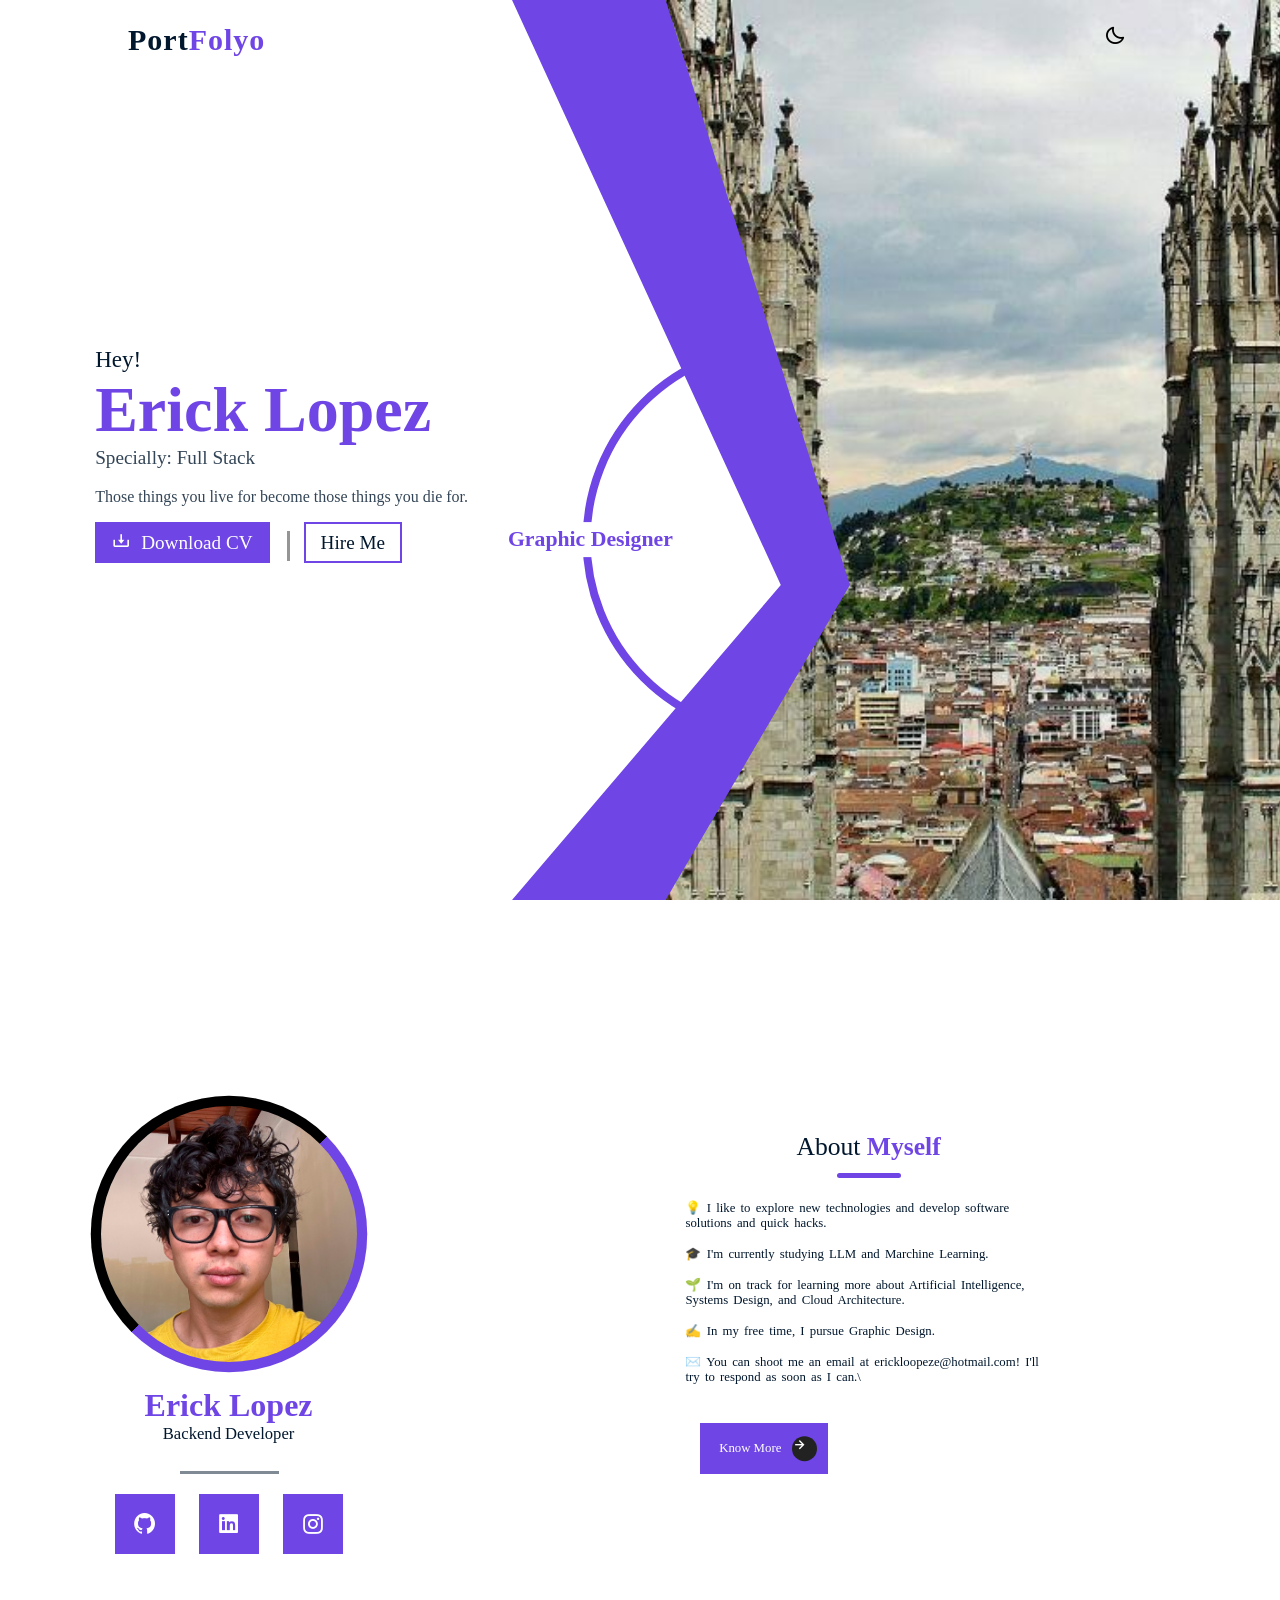
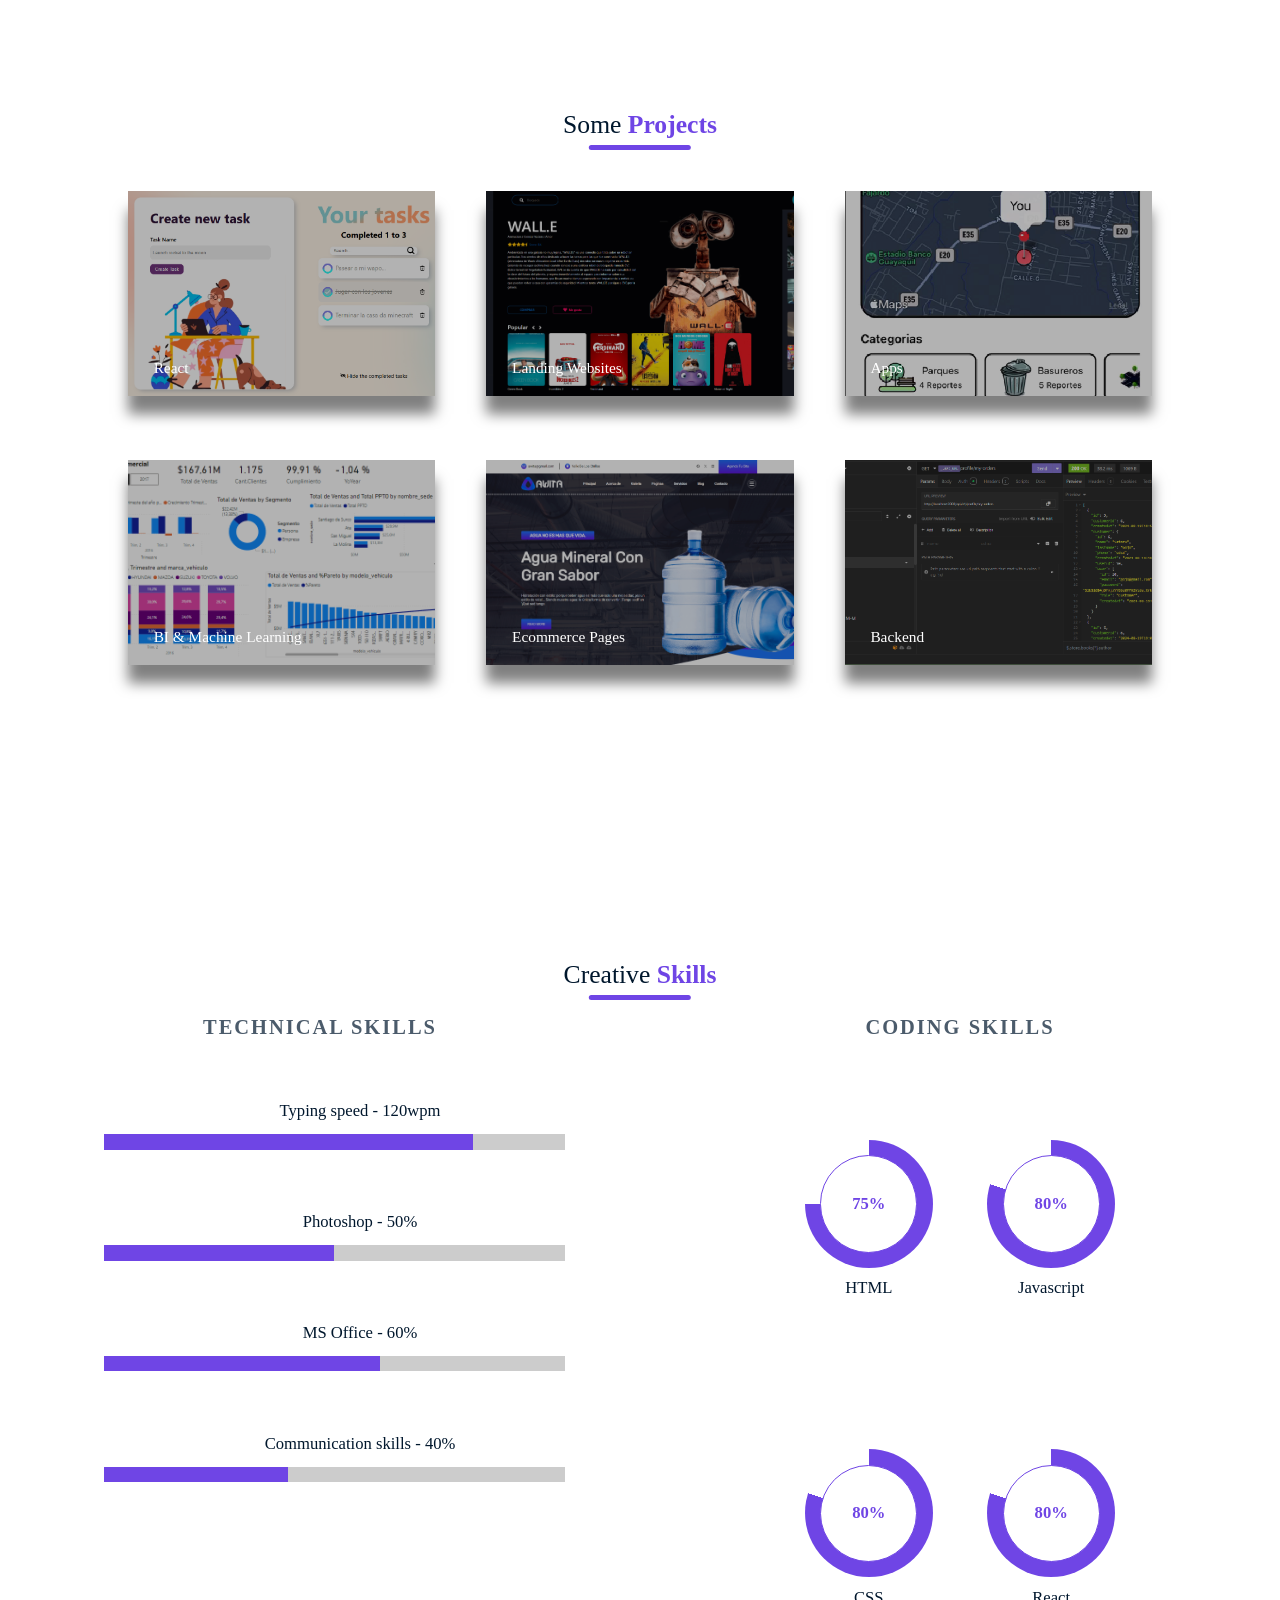
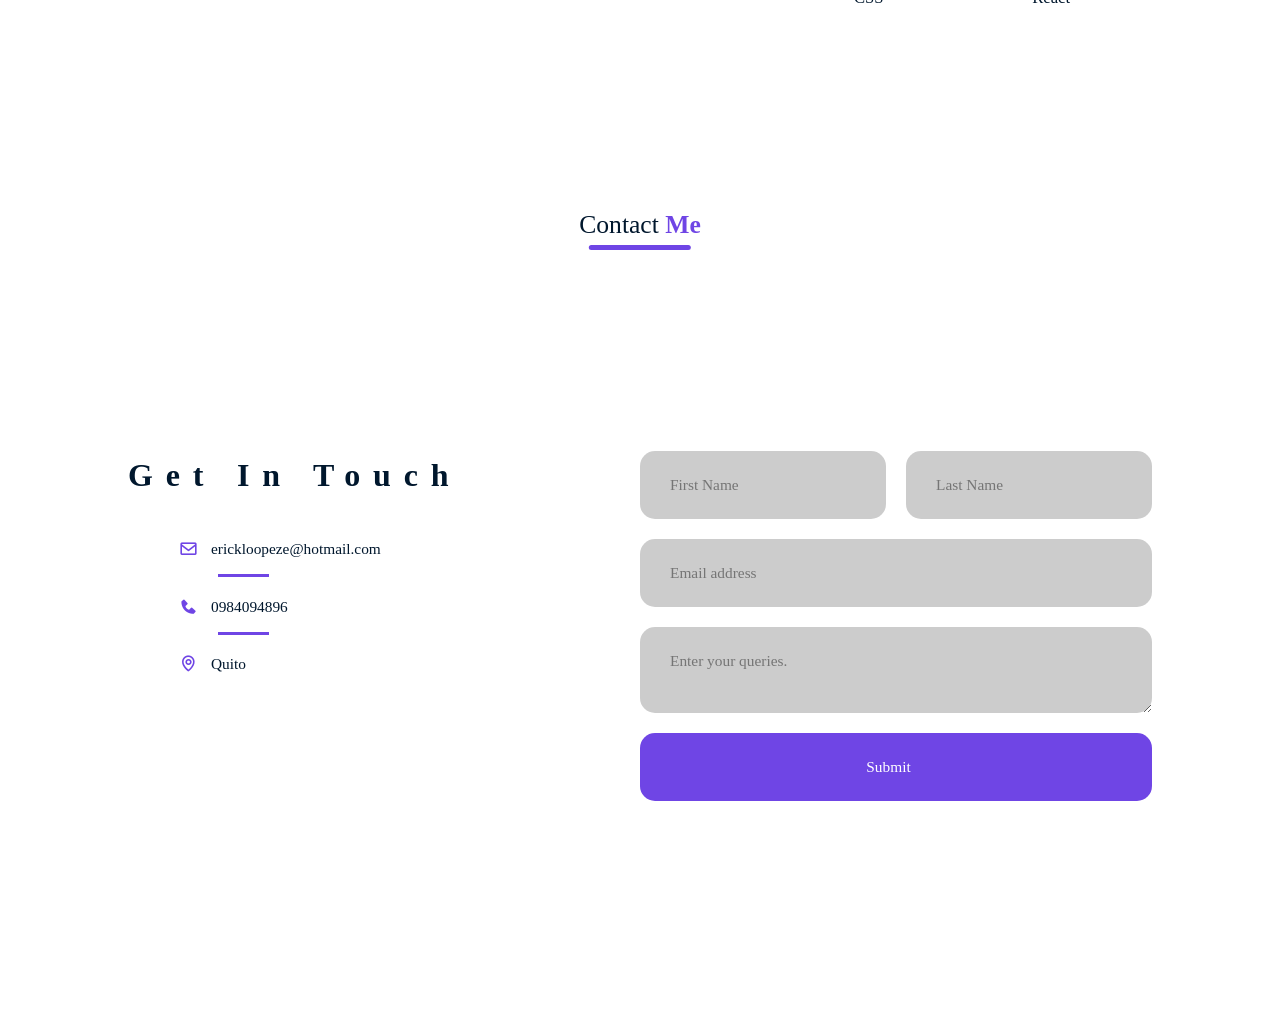
==== commit b4fcc813: "Portofolio complete" ====
--- a/portfolio/index.html
+++ b/portfolio/index.html
@@ -43,10 +43,8 @@
                 <div class="textcontainer">
                     <span class="reveal">Hey!</span>
                     <h1 class="reveal">Erick Lopez</h1>
-                    <h5 class="reveal">Specially: Backend Developer</h5>
-                    <p class="reveal">Lorem ipsum dolor sit, amet consectetur adipisicing elit. Ipsum eaque aut commodi
-                        tempore amet praesentium quisquam, id quasi. Quo sunt illo soluta error neque perspiciatis quos
-                        iure! Voluptatibus, minima perspiciatis.</p>
+                    <h5 class="reveal">Specially: Full Stack</h5>
+                    <p class="reveal">Those things you live for become those things you die for.</p>
                     <a href=".pdf" download target="_blank" class="reveal"><i class='bx bx-download'></i>Download CV</a>
                     <a href="#" class="hireme reveal">Hire Me</a>
                 </div>
@@ -59,7 +57,7 @@
                     <span style="--i:4">Graphic Designer</span>
                 </div>
                 <div class="canvas">
-                    <img src="./assets/img/frieren.jpg" alt="user-profile">
+                    <img src="./assets/img/basilica.jpg" alt="user-profile">
                 </div>
             </div>
         </section>
@@ -67,25 +65,26 @@
             <div class="userdetails">
                 <div class="details">
                     <div class="imgbox reveal">
-                        <img src="./assets/img/frieren.jpg" alt="user-profile">
+                        <img src="./assets/img/avatar.png" alt="user-profile">
+
                     </div>
                     <h1 class="reveal">Erick Lopez</h1>
                     <h5 class="reveal">Backend Developer</h5>
                     <div class="socialmedia">
-                        <i class='bx bxl-github'></i>
-                        <i class='bx bxl-linkedin-square'></i>
+                        <a style="text-decoration:none" href="https://github.com/erickloolpez" class='bx bxl-github'></a>
+                        <a style="text-decoration:none" href="https://www.linkedin.com/in/erick-lopez-escobar-47a85a32b/" class='bx bxl-linkedin-square'></a>
                         <i class='bx bxl-instagram'></i>
                     </div>
                 </div>
                 <div class="details">
                     <h2 class="heading">About <span>Myself</span></h2>
                     <p class="reveal">
-                        Lorem, ipsum dolor sit amet consectetur adipisicing elit. Et, quaerat cum! Corporis et sunt
-                        odit? Quas cum iste, libero itaque asperiores ea soluta nulla similique, vitae fuga, sint
-                        placeat quam.
-                        <br><br>Lorem ipsum dolor sit amet consectetur adipisicing elit. Dignissimos quasi deleniti
-                        provident error at omnis enim asperiores autem aliquam harum? Alias ex inventore culpa omnis,
-                        dolore nihil vitae doloribus. Similique.
+                        💡 I like to explore new technologies and develop software solutions and quick hacks.<br><br>
+                        🎓 I'm currently studying LLM and Marchine Learning.<br><br>
+                        🌱 I'm on track for learning more about Artificial Intelligence, Systems Design, and Cloud
+                        Architecture.<br><br>
+                        ✍️ In my free time, I pursue Graphic Design.<br><br>
+                        ✉️ You can shoot me an email at erickloopeze@hotmail.com! I'll try to respond as soon as I can.\<br><br>
                     </p>
                     <div class="btn"><a href="#" class="reveal">Know More <i class='bx bx-right-arrow-alt'></i></a>
                     </div>
@@ -97,56 +96,56 @@
             <h2 class="heading">Some <span>Projects</span></h2>
             <div class="wrapper">
                 <div class="boxes reveal">
-                    <img src="./assets/img/responsive.jpg" alt="">
-                    <h2>50+ Responsive Sites</h2>
-                    <div class="hoverbox">
-                        <i class='bx bx-grid-alt'></i>
-                        <h1>50+ Responsive Sites</h1>
-                        <a href="#">See all <i class='bx bxs-right-top-arrow-circle'></i></a>
-                    </div>
-                </div>
-                <div class="boxes reveal">
-                    <img src="./assets/img/landing.jpg" alt="">
-                    <h2>30+ Landing Websites</h2>
-                    <div class="hoverbox">
-                        <i class='bx bx-grid-alt'></i>
-                        <h1>30+ Landing Websites</h1>
-                        <a href="#">See all <i class='bx bxs-right-top-arrow-circle'></i></a>
-                    </div>
-                </div>
-                <div class="boxes reveal">
-                    <img src="./assets/img/chatbot.jpg" alt="">
-                    <h2>15+ React Projects</h2>
-                    <div class="hoverbox">
-                        <i class='bx bx-grid-alt'></i>
-                        <h1>15+ React Projects</h1>
-                        <a href="#">See all <i class='bx bxs-right-top-arrow-circle'></i></a>
-                    </div>
-                </div>
-                <div class="boxes reveal">
-                    <img src="./assets/img/machine.jpg" alt="">
-                    <h2>8 Machine Learning</h2>
-                    <div class="hoverbox">
-                        <i class='bx bx-grid-alt'></i>
-                        <h1>8 Machine Learning</h1>
-                        <a href="#">See all <i class='bx bxs-right-top-arrow-circle'></i></a>
-                    </div>
-                </div>
-                <div class="boxes reveal">
-                    <img src="./assets/img/commerce.jpg" alt="">
-                    <h2>20+ Ecommerce Pages</h2>
-                    <div class="hoverbox">
-                        <i class='bx bx-grid-alt'></i>
-                        <h1>20+ Ecommerce Pages</h1>
-                        <a href="#">See all <i class='bx bxs-right-top-arrow-circle'></i></a>
-                    </div>
-                </div>
-                <div class="boxes reveal">
-                    <img src="./assets/img/chatbot.jpg" alt="">
-                    <h2>IA Project</h2>
-                    <div class="hoverbox">
-                        <i class='bx bx-grid-alt'></i>
-                        <h1>IA Project</h1>
+                    <img src="./assets/img/react_tasks.png" alt="">
+                    <h2>React</h2>
+                    <div class="hoverbox">
+                        <i class='bx bx-grid-alt'></i>
+                        <h1>12+ React Projects</h1>
+                        <a href="#">See all <i class='bx bxs-right-top-arrow-circle'></i></a>
+                    </div>
+                </div>
+                <div class="boxes reveal">
+                    <img src="./assets/img/cinema.png" alt="">
+                    <h2>Landing Websites</h2>
+                    <div class="hoverbox">
+                        <i class='bx bx-grid-alt'></i>
+                        <h1>4+ Landing Websites</h1>
+                        <a href="#">See all <i class='bx bxs-right-top-arrow-circle'></i></a>
+                    </div>
+                </div>
+                <div class="boxes reveal">
+                    <img src="./assets/img/emaceo.png" alt="">
+                    <h2>Apps</h2>
+                    <div class="hoverbox">
+                        <i class='bx bx-grid-alt'></i>
+                        <h1>3+ Apps</h1>
+                        <a href="#">See all <i class='bx bxs-right-top-arrow-circle'></i></a>
+                    </div>
+                </div>
+                <div class="boxes reveal">
+                    <img src="./assets/img/bi.png" alt="">
+                    <h2>BI & Machine Learning</h2>
+                    <div class="hoverbox">
+                        <i class='bx bx-grid-alt'></i>
+                        <h1>10+ Machine Learning</h1>
+                        <a href="#">See all <i class='bx bxs-right-top-arrow-circle'></i></a>
+                    </div>
+                </div>
+                <div class="boxes reveal">
+                    <img src="./assets/img/awita.png" alt="">
+                    <h2>Ecommerce Pages</h2>
+                    <div class="hoverbox">
+                        <i class='bx bx-grid-alt'></i>
+                        <h1>2+ Ecommerce Pages</h1>
+                        <a href="#">See all <i class='bx bxs-right-top-arrow-circle'></i></a>
+                    </div>
+                </div>
+                <div class="boxes reveal">
+                    <img src="./assets/img/backend.png" alt="">
+                    <h2>Backend</h2>
+                    <div class="hoverbox">
+                        <i class='bx bx-grid-alt'></i>
+                        <h1>NodeJS, FastAPI, .NET</h1>
                         <a href="#">See all <i class='bx bxs-right-top-arrow-circle'></i></a>
                     </div>
                 </div>
@@ -186,15 +185,15 @@
                             <p class="text">HTML</p>
                         </div>
                         <div class="reveal">
-                            <span>75%</span>
+                            <span>80%</span>
                             <p class="text">Javascript</p>
                         </div>
                         <div class="reveal">
-                            <span>75%</span>
+                            <span>80%</span>
                             <p class="text">CSS</p>
                         </div>
                         <div class="reveal">
-                            <span>75%</span>
+                            <span>80%</span>
                             <p class="text">React</p>
                         </div>
                     </div>
@@ -211,11 +210,11 @@
                         <p>erickloopeze@hotmail.com</p>
                     </div>
                     <div class="textinfo reveal">
-                        <i class='bx bxs-phone' ></i>
+                        <i class='bx bxs-phone'></i>
                         <p>0984094896</p>
                     </div>
                     <div class="textinfo reveal">
-                        <i class='bx bx-map' ></i>
+                        <i class='bx bx-map'></i>
                         <p>Quito</p>
                     </div>
 
@@ -232,7 +231,7 @@
                         <div class="entrybox usernames">
                             <textarea type="text" placeholder="Enter your queries." required></textarea>
                         </div>
-                        <button class="submit">Submit<i class='bx bx-send' ></i></button>
+                        <button class="submit">Submit<i class='bx bx-send'></i></button>
                     </form>
 
                 </div>
@@ -241,7 +240,7 @@
         </section>
 
         <div class="scrolltop">
-            <a href="#Home"><i class='bx bx-up-arrow-alt' ></i></a>
+            <a href="#Home"><i class='bx bx-up-arrow-alt'></i></a>
         </div>
 
         <div class="theme-colors">
@@ -249,7 +248,7 @@
             <span class="colorpicker"></span>
             <span class="colorpicker"></span>
             <span class="colorpicker"></span>
-            <h2>Choose your theme <i class='bx bx-right-arrow-alt' ></i></h2>
+            <h2>Choose your theme <i class='bx bx-right-arrow-alt'></i></h2>
         </div>
     </div>
     <script src="app.js" />
--- a/portfolio/style.css
+++ b/portfolio/style.css
@@ -1,10 +1,16 @@
+
 @import url('https://fonts.googleapis.com/css2?family=Poppins:ital,wght@0,100;0,200;0,300;0,400;0,500;0,600;0,700;0,800;0,900;1,100;1,200;1,300;1,400;1,500;1,600;1,700;1,800;1,900&display=swap');
+
+@font-face{
+    font-family:'mini-wakuwaku';
+    src: url('./assets/fonts/mini-wakuwaku.otf')
+}
 
 * {
     padding: 0px;
     margin: 0px;
     box-sizing: border-box;
-    font-family: "Poppins";
+    font-family: "mini-wakuwaku";
     scroll-behavior: smooth;
 }
 
@@ -16,8 +22,8 @@
 }
 
 .darkmode {
-    --light: #00172d;
-    --dark: #fff --rgba: rgba(254, 254, 254, 0.9)
+    --light:#14171C;
+    --dark: #ffffff;
 }
 
 .container {
@@ -53,7 +59,7 @@
 
 nav ul {
     position: relative;
-    display: flex;
+    display: none;
     justify-content: end;
     width: 100%;
 }
@@ -75,9 +81,9 @@
     transition: 0.3s ease;
 }
 
-ul li a:hover {
+/* ul li a:hover {
     transform: translateY(-80px)
-}
+} */
 
 ul li::before {
     position: absolute;
@@ -88,7 +94,6 @@
     right: 0;
     background: var(--dark);
     transition: 0.3s 0.2s ease;
-    /*ojito aqui*/
 }
 
 ul li:hover::before {
@@ -113,12 +118,12 @@
 
 /*Style sticky navbar*/
 nav.active {
-    background: var(--dark);
+    background: var(--primary);
     height: 60px;
     line-height: 60px;
 }
 
-nav.active .logo span {
+nav.active .logo {
     color: var(--light);
 }
 
@@ -126,9 +131,9 @@
     color: var(--light);
 }
 
-nav.active ul li a:hover {
+/* nav.active ul li a:hover {
     transform: translateY(-60px);
-}
+} */
 
 nav.active ul li:hover::before {
     background: var(--light);
@@ -181,8 +186,8 @@
 .textcontainer p {
     font-weight: 500;
     opacity: 0.8;
-    margin-bottom: 6vw;
-    margin-top: 0.5vw;
+    margin-bottom: 2vw;
+    margin-top: 1.5vw;
     color: var(--dark);
 }
 
@@ -317,7 +322,7 @@
 /*Style About Page*/
 
 .page {
-    height: 100vh;
+    height: 90vh;
     width: 100%;
     position: relative;
 }
@@ -328,7 +333,6 @@
     font-weight: 400;
     color: var(--dark);
     text-align: center;
-    padding-top: 80px;
 }
 
 .page .heading span {
@@ -351,9 +355,10 @@
 /*style about section*/
 .userdetails {
     width: 100%;
+    height:100%;
     display: grid;
     grid-template-columns: 1fr 1.8fr;
-    padding: 80px;
+    place-items:center;
 }
 
 .details {
@@ -364,7 +369,6 @@
 
 .details .imgbox {
     position: relative;
-    margin-top: 50px;
     height: 20vw;
     width: 20vw;
 }
@@ -431,8 +435,8 @@
 }
 
 .socialmedia .bx:hover {
-    color: var(--primary);
-    background: var(--dark);
+    color: var(--light);
+    background: #222;
     cursor: pointer;
 }
 
@@ -448,7 +452,7 @@
 .details p {
     font-size: 1vw;
     word-spacing: 2px;
-    max-width: 60%;
+    max-width: 65%;
     margin-top: 3vw;
     color: var(--dark);
 }
@@ -590,6 +594,9 @@
 }
 
 /*Skill Section*/
+.Skills {
+    margin-top:40px;
+}
 
 .Skills .wrapper {
     display: flex;
@@ -599,7 +606,7 @@
 .technicalskills,
 .codingskills {
     width: 50%;
-    padding: 1.5vw 5vw;
+    padding: 0 5vw;
 }
 
 .Skills .wrapper h2 {
@@ -641,15 +648,15 @@
 }
 
 .technicalskills .skillbox div:nth-child(2) span::after {
+    width: 50%;
+}
+
+.technicalskills .skillbox div:nth-child(3) span::after {
+    width: 60%;
+}
+
+.technicalskills .skillbox div:nth-child(4) span::after {
     width: 40%;
-}
-
-.technicalskills .skillbox div:nth-child(3) span::after {
-    width: 20%;
-}
-
-.technicalskills .skillbox div:nth-child(4) span::after {
-    width: 60%;
 }
 
 .technicalskills .skillbox div .text {
@@ -669,7 +676,7 @@
     display: flex;
     flex-wrap: wrap;
     align-items: center;
-    min-height: 60vh;
+    min-height: 74vh;
     justify-content: space-around;
     gap: 1vw;
     padding: 30px 80px;
@@ -699,7 +706,7 @@
 }
 
 .codingskills .skillbox div:nth-child(2) span {
-    background: conic-gradient(at center, var(--primary) 55%, transparent 45%);
+    background: conic-gradient(at center, var(--primary) 80%, transparent 20%);
 }
 
 .codingskills .skillbox div:nth-child(3) span {
@@ -707,7 +714,7 @@
 }
 
 .codingskills .skillbox div:nth-child(4) span {
-    background: conic-gradient(at center, var(--primary) 40%, transparent 40%);
+    background: conic-gradient(at center, var(--primary) 80%, transparent 20%);
 }
 
 .codingskills .skillbox div span::after {
@@ -726,11 +733,15 @@
     margin: 0.8vw 0;
 }
 
-.skillbox div:hover {
+/* .skillbox div:hover {
     scale: 1.2;
-}
+} */
 
 /*Contact Section*/
+.Contact {
+    height: 90vh;
+    margin-top:40px;
+}
 .Contact .wrapper {
     min-height: 100vh;
     display: flex;
@@ -869,6 +880,7 @@
 
 /*Color Palette*/
 .theme-colors {
+    display: none;
     position: fixed;
     right: 0;
     top: 50%;
@@ -974,16 +986,18 @@
 
 @media screen and (max-width:768px) {
     nav {
-        justify-content: space-around;
+        justify-content: space-between;
         height: 40px;
         line-height: 40px;
-        background-color: #00172d;
+        background-color: var(--primary);
     }
 
     nav .logo {
         font-size: 3vw;
         z-index: 100;
-    }
+        color: var(--dark);
+    }
+
 
     .logo span {
         color: #fff;
@@ -1026,6 +1040,11 @@
     .toggle {
         cursor: pointer;
         position: relative;
+        width:44px;
+        height:100%;
+        display: flex;
+        justify-content: space-between;
+        align-items: center
     }
 
     .toggle i {
@@ -1052,10 +1071,7 @@
 
     .toggle .bx-menu {
         display: block;
-        position: absolute;
-        top: 0;
         font-size: 3.2vw;
-        left: 5vw;
     }
 
     nav ul.listitems {
@@ -1067,7 +1083,7 @@
     }
 
     .page {
-        height: 160vw;
+        height: 138vw;
     }
 
     .page .heading {
@@ -1164,7 +1180,7 @@
     .userdetails{
         grid-template-columns: none;
         padding: 0 8vw;
-        padding-top: 5vh;
+        height: 100%;
     }
 
     .userdetails:nth-child(2){
@@ -1223,8 +1239,8 @@
     .Project .wrapper{
         grid-template-columns: repeat(2,42vw);
         grid-template-rows: repeat(3,28vw);
-        gap: 3vw 1.5vw ;
-        margin-top: 12vw;
+        gap: 12vw 4.5vw ;
+        margin-top: 11vw;
     }
 
     .boxes h2{
@@ -1248,10 +1264,15 @@
         font-size: 2.2vw;
     }
 
+    .Skills{
+        height:90vh;
+        margin-top:0px;
+    }
+
     .Skills .wrapper{
         flex-direction: column;
         align-items: center ;
-        margin-top: 3em;
+        margin-top: 1em;
     }
 
     .technicalskills, .codingskills{
@@ -1261,7 +1282,6 @@
     .Skills .wrapper h2{
         font-size: 2.6vw;
         text-align: left;
-        margin-top: 3vw;
     }
 
     .technicalskills .skillbox div{
@@ -1342,7 +1362,4 @@
         border-width: 1px;
     }
 
-    
-
-
 }
